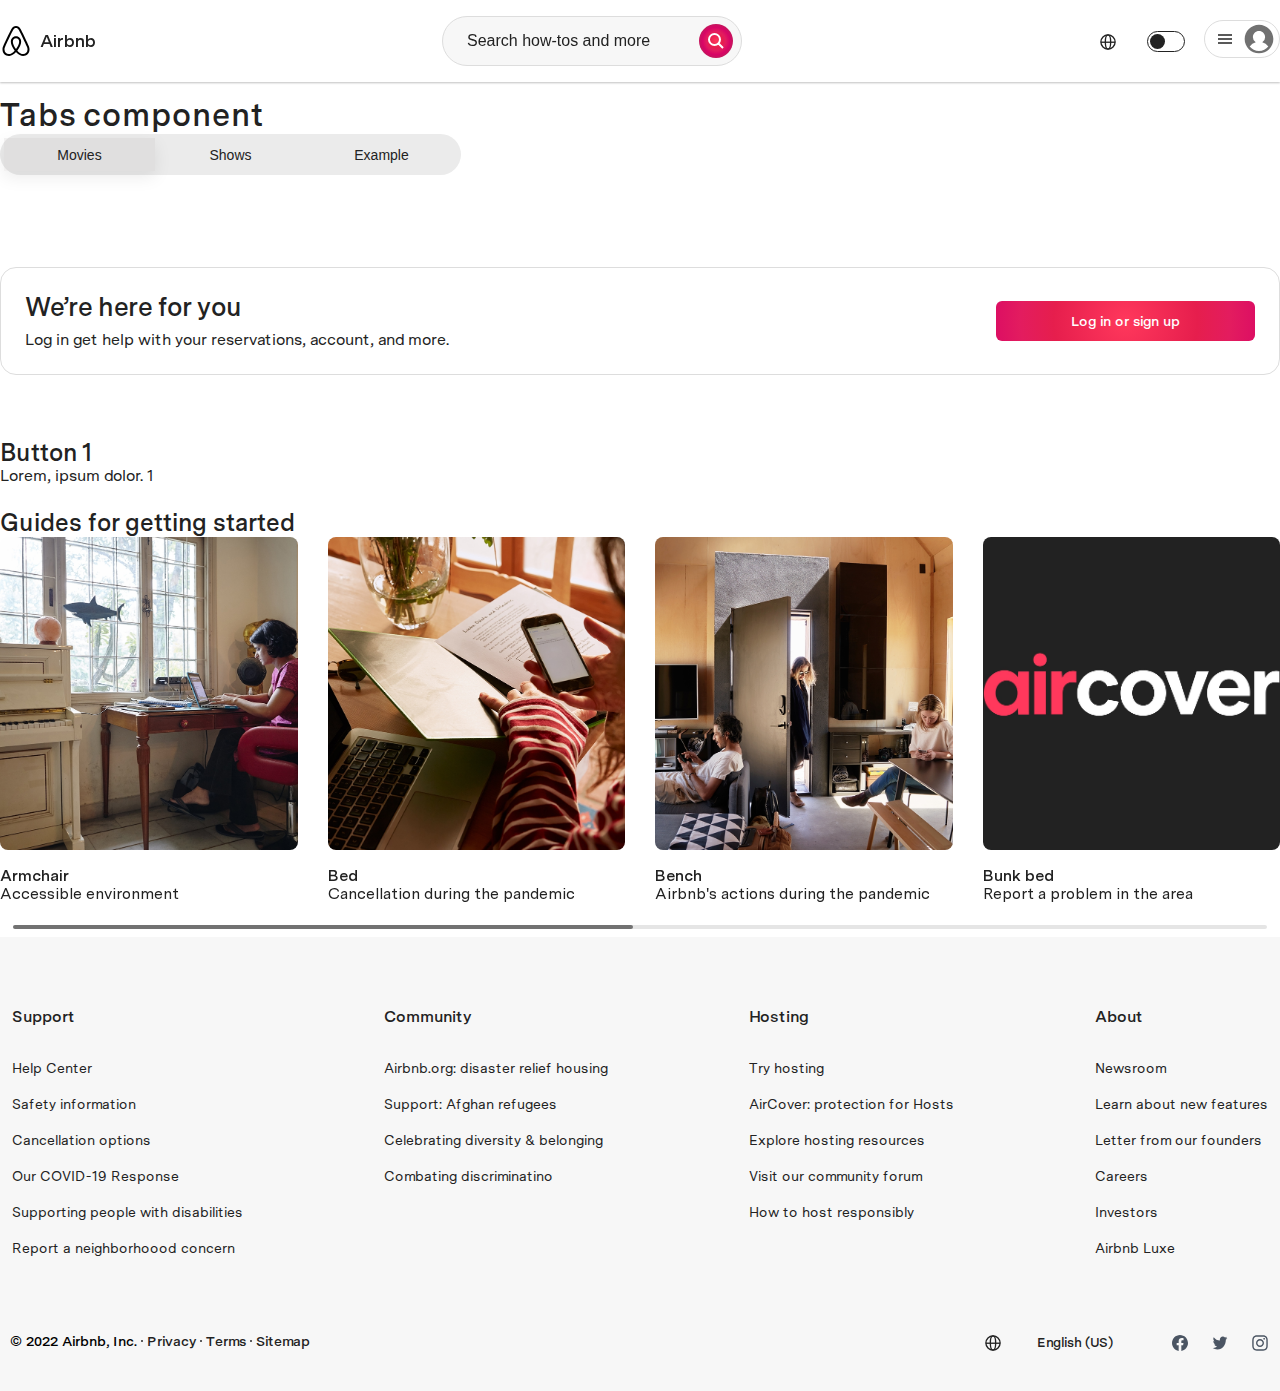
==== help.html @ d95b50a7 "домашка по странице help" ====
<!DOCTYPE html>
<html lang="en">

<head>
    <meta charset="UTF-8">
    <meta http-equiv="X-UA-Compatible" content="IE=edge">
    <meta name="viewport" content="width=device-width, initial-scale=1.0">
    <title>Help page</title>
    <meta name="color-scheme" content="light dark">
    <meta name="theme-color" media="(prefers-color-scheme: light)">
    <meta name="theme-color" media="(prefers-color-scheme: dark)">

    <script type="module">
        // https://doka.guide/js/match-media/
        if (matchMedia('(prefers-color-scheme: dark)').media === 'not all') {
            document.documentElement.style.display = 'none';
            document.head.insertAdjacentHTML(
                'beforeend',
                '<link rel="stylesheet" href="styles/light.css" onload="document.documentElement.style.display=\'\'">'
            );
        }
    </script>

    <link rel="stylesheet" href="css/light.css" media="(prefers-color-scheme: light)">
    <link rel="stylesheet" href="css/dark.css" media="(prefers-color-scheme: dark)">
    <link rel="stylesheet" href="css/style.css">
</head>

<body>
    <header class="header">
        <div class="container">
            <div class="flex">
                <a href="index.html" class="header-logo">
                    <svg viewBox="0 0 32 32" xmlns="http://www.w3.org/2000/svg"
                        style="display:inline-block;vertical-align:middle;height:32px;width:32px;fill:var(--logo-fill)"
                        aria-hidden="true" role="presentation" focusable="false">
                        <path
                            d="M16 1c2.008 0 3.463.963 4.751 3.269l.533 1.025c1.954 3.83 6.114 12.54 7.1 14.836l.145.353c.667 1.591.91 2.472.96 3.396l.01.415.001.228c0 4.062-2.877 6.478-6.357 6.478-2.224 0-4.556-1.258-6.709-3.386l-.257-.26-.172-.179h-.011l-.176.185c-2.044 2.1-4.267 3.42-6.414 3.615l-.28.019-.267.006C5.377 31 2.5 28.584 2.5 24.522l.005-.469c.026-.928.23-1.768.83-3.244l.216-.524c.966-2.298 6.083-12.989 7.707-16.034C12.537 1.963 13.992 1 16 1zm0 2c-1.239 0-2.053.539-2.987 2.21l-.523 1.008c-1.926 3.776-6.06 12.43-7.031 14.692l-.345.836c-.427 1.071-.573 1.655-.605 2.24l-.009.33v.206C4.5 27.395 6.411 29 8.857 29c1.773 0 3.87-1.236 5.831-3.354-2.295-2.938-3.855-6.45-3.855-8.91 0-2.913 1.933-5.386 5.178-5.42 3.223.034 5.156 2.507 5.156 5.42 0 2.456-1.555 5.96-3.855 8.907C19.277 27.766 21.37 29 23.142 29c2.447 0 4.358-1.605 4.358-4.478l-.004-.411c-.019-.672-.17-1.296-.714-2.62l-.248-.6c-1.065-2.478-5.993-12.768-7.538-15.664C18.053 3.539 17.24 3 16 3zm.01 10.316c-2.01.021-3.177 1.514-3.177 3.42 0 1.797 1.18 4.58 2.955 7.044l.21.287.174-.234c1.73-2.385 2.898-5.066 2.989-6.875l.006-.221c0-1.906-1.167-3.4-3.156-3.421h-.001z">
                        </path>
                    </svg>
                    <span>Airbnb</span>
                </a>

                <div class="help-search__wrapper">
                    <form class="help-search" action="#" role="search">
                        <input class="input-search" type="search" placeholder="Search how-tos and more">

                        <button class="btn btn-search">
                            <svg xmlns="http://www.w3.org/2000/svg" viewBox="0 0 32 32" aria-hidden="true"
                                role="presentation" focusable="false"
                                style="display: block; fill: none; height: 16px; width: 16px; stroke: #fff; stroke-width: 4; overflow: visible;">
                                <path fill="none" d="M13 24a11 11 0 1 0 0-22 11 11 0 0 0 0 22zm8-3 9 9"></path>
                            </svg>
                        </button>

                        <div class="search-menu">
                            <div class="search-menu__article">
                                <h3>Top articles</h3>
                            </div>

                            <div class="search-menu__article search-menu__items">
                                <div class="block-image">
                                    <svg xmlns="http://www.w3.org/2000/svg" viewBox="0 0 32 32" aria-hidden="true"
                                        role="presentation" focusable="false"
                                        style="display: block; height: 24px; width: 24px; fill: currentcolor;">
                                        <path
                                            d="M25 3a2 2 0 0 1 2 1.85V7h2a2 2 0 0 1 2 1.85V26a3 3 0 0 1-3 3H4a3 3 0 0 1-3-2.82V5a2 2 0 0 1 1.85-2H3zm4 6h-2v17a1 1 0 0 0 2 .12V26zm-4-4H3v21a1 1 0 0 0 .88 1H25zM13 21v2H7v-2zm8 0v2h-6v-2zm-8-4v2H7v-2zm8 0v2h-6v-2zm0-8v6H7V9zm-2 2H9v2h10z">
                                        </path>
                                    </svg>
                                </div>
                                <div class="block-description">
                                    <p>Canceling your reservation for a stay</p>
                                </div>
                            </div>

                            <div class="search-menu__article search-menu__items">
                                <div class="block-image">
                                    <svg xmlns="http://www.w3.org/2000/svg" viewBox="0 0 32 32" aria-hidden="true"
                                        role="presentation" focusable="false"
                                        style="display: block; height: 24px; width: 24px; fill: currentcolor;">
                                        <path
                                            d="M25 3a2 2 0 0 1 2 1.85V7h2a2 2 0 0 1 2 1.85V26a3 3 0 0 1-3 3H4a3 3 0 0 1-3-2.82V5a2 2 0 0 1 1.85-2H3zm4 6h-2v17a1 1 0 0 0 2 .12V26zm-4-4H3v21a1 1 0 0 0 .88 1H25zM13 21v2H7v-2zm8 0v2h-6v-2zm-8-4v2H7v-2zm8 0v2h-6v-2zm0-8v6H7V9zm-2 2H9v2h10z">
                                        </path>
                                    </svg>
                                </div>
                                <div class="block-description">
                                    <p>Change the date or time of your Experience reservation</p>
                                </div>
                            </div>

                            <div class="search-menu__article search-menu__items">
                                <div class="block-image">
                                    <svg xmlns="http://www.w3.org/2000/svg" viewBox="0 0 32 32" aria-hidden="true"
                                        role="presentation" focusable="false"
                                        style="display: block; height: 24px; width: 24px; fill: currentcolor;">
                                        <path
                                            d="M25 3a2 2 0 0 1 2 1.85V7h2a2 2 0 0 1 2 1.85V26a3 3 0 0 1-3 3H4a3 3 0 0 1-3-2.82V5a2 2 0 0 1 1.85-2H3zm4 6h-2v17a1 1 0 0 0 2 .12V26zm-4-4H3v21a1 1 0 0 0 .88 1H25zM13 21v2H7v-2zm8 0v2h-6v-2zm-8-4v2H7v-2zm8 0v2h-6v-2zm0-8v6H7V9zm-2 2H9v2h10z">
                                        </path>
                                    </svg>
                                </div>
                                <div class="block-description">
                                    <p>If your Host cancels your reservation</p>
                                </div>
                            </div>
                        </div>
                    </form>
                </div>


                <div class="header-buttons">
                    <button class="btn btn-icon">
                        <svg viewBox="0 0 18 18" fill="none" xmlns="http://www.w3.org/2000/svg">
                            <circle cx="9" cy="9" r="8" stroke="#222" stroke-width="1.5" />
                            <ellipse cx="9" cy="9" rx="3" ry="8" stroke="#222" stroke-width="1.5" />
                            <line x1="1" y1="9.25" x2="17" y2="9.25" stroke="#222" stroke-width="1.5" />
                        </svg>
                    </button>

                    <fieldset class="switcher">
                        <input type="checkbox" class="switch">
                        <label for="s2"></label>
                    </fieldset>


                    <button class="dropdown-button">
                        <div class="icon">
                            <svg viewBox="0 0 32 32" xmlns="http://www.w3.org/2000/svg" aria-hidden="true"
                                role="presentation" focusable="false"
                                style="display: block; fill: none; height: 16px; width: 16px; stroke: currentcolor; stroke-width: 3; overflow: visible;">
                                <g fill="none" fill-rule="nonzero">
                                    <path d="m2 16h28"></path>
                                    <path d="m2 24h28"></path>
                                    <path d="m2 8h28"></path>
                                </g>
                            </svg>
                        </div>

                        <div class="avatar">
                            <svg viewBox="0 0 32 32" xmlns="http://www.w3.org/2000/svg" aria-hidden="true"
                                role="presentation" focusable="false"
                                style="display: block; height: 100%; width: 100%; fill: currentcolor;">
                                <path
                                    d="m16 .7c-8.437 0-15.3 6.863-15.3 15.3s6.863 15.3 15.3 15.3 15.3-6.863 15.3-15.3-6.863-15.3-15.3-15.3zm0 28c-4.021 0-7.605-1.884-9.933-4.81a12.425 12.425 0 0 1 6.451-4.4 6.507 6.507 0 0 1 -3.018-5.49c0-3.584 2.916-6.5 6.5-6.5s6.5 2.916 6.5 6.5a6.513 6.513 0 0 1 -3.019 5.491 12.42 12.42 0 0 1 6.452 4.4c-2.328 2.925-5.912 4.809-9.933 4.809z">
                                </path>
                            </svg>
                            <!-- <img src="images/header/avatar.jpg" alt="avatar"> -->
                        </div>

                        <div class="dropdown-menu">
                            <a href="#">
                                <b>Log in</b>
                            </a>
                            <a href="#">Sign up</a>
                            <a href="#">Airbnb your home</a>
                            <a href="help.html">Help</a>
                        </div>
                    </button>
                </div>


            </div>
        </div>
    </header>

    <main>
        <section class="help">
            <div class="container">
                <h1>Tabs component</h1>

                <div class="tabs">
                    <div class="tabs-list">
                        <button class="tabs-btn tabs-btn__active" data-tabs-path="movies">Movies</button>
                        <button class="tabs-btn" data-tabs-path="shows">Shows</button>
                        <button class="tabs-btn" data-tabs-path="example">Example</button>
                    </div>

                    <div class="container-help-text">
                        <div class="help-text">
                            <div>
                                <div class="title-text-help">We’re here for you</div>
                                <div class="subtext-text-help">Log in get help with your reservations, account, and more.</div>
                            </div>
                            <div class="btn-login-help">
                                <button class="btn btn-airbnb">Log in or sign up</button>
                            </div>
                        </div>
                    </div>

                    <div class="tabs-content tabs-content__active" data-tabs-target="movies">
                        <div class="content">
                            <h2>Button 1</h2>
                            <p>Lorem, ipsum dolor. 1</p>
                        </div>
                    </div>

                    <div class="tabs-content" data-tabs-target="shows">
                        <div class="content">
                            <h2>Button 2</h2>
                            <p>Lorem, ipsum dolor. 2</p>
                        </div>
                    </div>

                    <div class="tabs-content" data-tabs-target="example">
                        <div class="content">
                            <h2>Button 3</h2>
                            <p>Lorem, ipsum dolor. 3</p>
                        </div>
                    </div>
                </div>

                <h2>Guides for getting started</h2>

                <div class="swiper">
                    <div class="swiper-wrapper">
                        <!-- вставка данных по карточкам через JS  -->
                    </div>
                    <div class="swiper-scrollbar"></div>
                </div>
            </div>
        </section>
    </main>

    <footer class="footer">
        <div class="container">

            <div class="footer-top">
                <nav class="footer-top__nav">
                    <h3>Support</h3>
                    <a class="footer-link" href="#" target="_blank">Help Center</a>
                    <a class="footer-link" href="#" target="_blank">Safety information</a>
                    <a class="footer-link" href="#" target="_blank">Cancellation options</a>
                    <a class="footer-link" href="#" target="_blank">Our COVID-19 Response</a>
                    <a class="footer-link" href="#" target="_blank">Supporting people with disabilities</a>
                    <a class="footer-link" href="#" target="_blank">Report a neighborhoood concern</a>
                </nav>

                <nav class="footer-top__nav">
                    <h3>Community</h3>
                    <a class="footer-link" href="#" target="_blank">Airbnb.org: disaster relief housing</a>
                    <a class="footer-link" href="#" target="_blank">Support: Afghan refugees</a>
                    <a class="footer-link" href="#" target="_blank">Celebrating diversity & belonging</a>
                    <a class="footer-link" href="#" target="_blank">Combating discriminatino</a>
                </nav>

                <nav class="footer-top__nav">
                    <h3>Hosting</h3>
                    <a class="footer-link" href="#" target="_blank">Try hosting</a>
                    <a class="footer-link" href="#" target="_blank">AirCover: protection for Hosts</a>
                    <a class="footer-link" href="#" target="_blank">Explore hosting resources</a>
                    <a class="footer-link" href="#" target="_blank">Visit our community forum</a>
                    <a class="footer-link" href="#" target="_blank">How to host responsibly</a>
                </nav>

                <nav class="footer-top__nav">
                    <h3>About</h3>
                    <a class="footer-link" href="#" target="_blank">Newsroom</a>
                    <a class="footer-link" href="#" target="_blank">Learn about new features</a>
                    <a class="footer-link" href="#" target="_blank">Letter from our founders</a>
                    <a class="footer-link" href="#" target="_blank">Careers</a>
                    <a class="footer-link" href="#" target="_blank">Investors</a>
                    <a class="footer-link" href="#" target="_blank">Airbnb Luxe</a>
                </nav>
            </div>

            <div class="footer-bottom flex">
                <div class="footer-bottom flex text-secondary">
                    <span class="footer-bottom__nav">© 2022 Airbnb, Inc.</span>
                    <span class="footer-bottom__nav"><a href="">Privacy</a></span>
                    <span class="footer-bottom__nav"><a href="">Terms</a></span>
                    <span class="footer-bottom__nav_sitemap"><a href="">Sitemap</a></span>
                </div>


                <div class="footer_language">
                    <button class="btn btn-icon">
                        <svg width="18" height="18" viewBox="0 0 18 18" fill="none" xmlns="http://www.w3.org/2000/svg">
                            <circle cx="9" cy="9" r="8" stroke="#222222" stroke-width="1.5" />
                            <ellipse cx="9" cy="9" rx="3" ry="8" stroke="#222222" stroke-width="1.5" />
                            <line x1="1" y1="9.25" x2="17" y2="9.25" stroke="#222222" stroke-width="1.5" />
                        </svg>
                    </button>
                    <button id="host" class="btn btn-ghost">English (US)</button>
                </div>

                <nav class="social_network">
                    <div>
                        <button class="btn btn-icon">
                            <a rel="" target="_blank" href="">
                                <svg width="18" height="18" viewBox="0 0 18 18" fill="none"
                                    xmlns="http://www.w3.org/2000/svg">
                                    <path fill-rule="evenodd" clip-rule="evenodd"
                                        d="M0 9C0 13.45 3.25 17.15 7.5 17.9L7.55017 17.8599C7.53344 17.8566 7.51672 17.8533 7.5 17.85V11.5H5.25V9H7.5V7C7.5 4.75 8.95 3.5 11 3.5C11.65 3.5 12.35 3.6 13 3.7V6H11.85C10.75 6 10.5 6.55 10.5 7.25V9H12.9L12.5 11.5H10.5V17.85C10.4833 17.8533 10.4666 17.8566 10.4498 17.8599L10.5 17.9C14.75 17.15 18 13.45 18 9C18 4.05 13.95 0 9 0C4.05 0 0 4.05 0 9Z"
                                        fill="#4B5563" />
                                </svg>
                            </a>
                        </button>
                    </div>

                    <div>
                        <button class="btn btn-icon">
                            <a rel="" target="_blank" href="">
                                <svg width="17" height="15" viewBox="0 0 17 15" fill="none"
                                    xmlns="http://www.w3.org/2000/svg">
                                    <path fill-rule="evenodd" clip-rule="evenodd"
                                        d="M14.6615 4.07607C14.6673 4.22598 14.6692 4.37582 14.6692 4.52572C14.6692 9.07046 11.4722 14.3171 5.626 14.3171C3.83015 14.3171 2.16026 13.7447 0.753296 12.7704C1.002 12.7976 1.25459 12.8181 1.51105 12.8181C3.00006 12.8181 4.37149 12.2661 5.45934 11.3394C4.06852 11.319 2.89412 10.3174 2.48908 8.95463C2.68352 8.99551 2.88377 9.01601 3.08855 9.01601C3.3773 9.01601 3.65766 8.97518 3.9264 8.89341C2.47098 8.57998 1.37474 7.19002 1.37474 5.52066C1.37474 5.50022 1.37474 5.49337 1.37474 5.47974C1.80368 5.73185 2.29463 5.88848 2.81594 5.90892C1.96194 5.28888 1.40057 4.23278 1.40057 3.04038C1.40057 2.41352 1.5569 1.8207 1.83209 1.30967C3.39926 3.39466 5.74229 4.76424 8.38375 4.90733C8.32948 4.65522 8.3017 4.38955 8.3017 4.12382C8.3017 2.22279 9.72481 0.682861 11.4806 0.682861C12.3947 0.682861 13.2203 1.09856 13.7997 1.7663C14.5252 1.6164 15.2048 1.33024 15.8197 0.935048C15.5814 1.73907 15.0781 2.41348 14.4205 2.83593C15.0639 2.75417 15.6776 2.57034 16.2467 2.29779C15.8197 2.98597 15.2823 3.5923 14.6615 4.07607Z"
                                        fill="#4B5563" />
                                </svg>
                            </a>
                        </button>
                    </div>

                    <div>
                        <button class="btn btn-icon">
                            <a rel="" target="_blank" href="">
                                <svg width="18" height="18" viewBox="0 0 18 18" fill="none"
                                    xmlns="http://www.w3.org/2000/svg">
                                    <path
                                        d="M9.00032 0.272705C6.63021 0.272705 6.33276 0.283069 5.40188 0.325433C4.47282 0.367978 3.83866 0.515069 3.28376 0.730887C2.70978 0.953796 2.22289 1.25198 1.73781 1.73725C1.25237 2.22234 0.954199 2.70925 0.730569 3.28307C0.514212 3.83816 0.366944 4.47252 0.325127 5.40125C0.283492 6.33216 0.272583 6.6298 0.272583 8.99998C0.272583 11.3702 0.283128 11.6667 0.325309 12.5976C0.368035 13.5267 0.515121 14.1609 0.730751 14.7158C0.953835 15.2898 1.25201 15.7767 1.73727 16.2618C2.22216 16.7473 2.70905 17.0462 3.28267 17.2691C3.83793 17.4849 4.47227 17.632 5.40115 17.6745C6.33204 17.7169 6.6293 17.7272 8.99923 17.7272C11.3695 17.7272 11.6661 17.7169 12.5969 17.6745C13.526 17.632 14.1609 17.4849 14.7161 17.2691C15.2899 17.0462 15.7761 16.7473 16.261 16.2618C16.7464 15.7767 17.0446 15.2898 17.2682 14.716C17.4828 14.1609 17.6301 13.5265 17.6737 12.5978C17.7155 11.6669 17.7264 11.3702 17.7264 8.99998C17.7264 6.6298 17.7155 6.33234 17.6737 5.40143C17.6301 4.47234 17.4828 3.83816 17.2682 3.28325C17.0446 2.70925 16.7464 2.22234 16.261 1.73725C15.7756 1.2518 15.2901 0.953614 14.7156 0.730887C14.1593 0.515069 13.5247 0.367978 12.5957 0.325433C11.6648 0.283069 11.3684 0.272705 8.99759 0.272705H9.00032ZM8.21743 1.84543C8.44979 1.84507 8.70905 1.84543 9.00032 1.84543C11.3304 1.84543 11.6066 1.8538 12.5268 1.89561C13.3776 1.93452 13.8394 2.07671 14.1471 2.19616C14.5543 2.35434 14.8447 2.54343 15.15 2.84889C15.4554 3.15434 15.6445 3.44525 15.803 3.85252C15.9225 4.1598 16.0648 4.62161 16.1036 5.47252C16.1454 6.39252 16.1545 6.66889 16.1545 8.99798C16.1545 11.3271 16.1454 11.6034 16.1036 12.5234C16.0646 13.3743 15.9225 13.8362 15.803 14.1434C15.6448 14.5507 15.4554 14.8407 15.15 15.146C14.8445 15.4514 14.5545 15.6405 14.1471 15.7987C13.8398 15.9187 13.3776 16.0605 12.5268 16.0994C11.6068 16.1412 11.3304 16.1503 9.00032 16.1503C6.67003 16.1503 6.39385 16.1412 5.47388 16.0994C4.623 16.0602 4.16119 15.918 3.85338 15.7985C3.44612 15.6403 3.15522 15.4513 2.84978 15.1458C2.54433 14.8403 2.35525 14.5502 2.19671 14.1427C2.07726 13.8354 1.9349 13.3736 1.89617 12.5227C1.85435 11.6027 1.84599 11.3263 1.84599 8.9958C1.84599 6.66525 1.85435 6.39034 1.89617 5.47034C1.93508 4.61943 2.07726 4.15761 2.19671 3.84998C2.35488 3.4427 2.54433 3.1518 2.84978 2.84634C3.15522 2.54089 3.44612 2.3518 3.85338 2.19325C4.16101 2.07325 4.623 1.93143 5.47388 1.89234C6.27895 1.85598 6.59094 1.84507 8.21743 1.84325V1.84543ZM13.6587 3.29452C13.0806 3.29452 12.6115 3.76307 12.6115 4.34143C12.6115 4.91961 13.0806 5.3887 13.6587 5.3887C14.2369 5.3887 14.706 4.91961 14.706 4.34143C14.706 3.76325 14.2369 3.29416 13.6587 3.29416V3.29452ZM9.00032 4.51816C6.5253 4.51816 4.51864 6.52489 4.51864 8.99998C4.51864 11.4751 6.5253 13.4809 9.00032 13.4809C11.4753 13.4809 13.4813 11.4751 13.4813 8.99998C13.4813 6.52489 11.4752 4.51816 9.00014 4.51816H9.00032ZM9.00032 6.09089C10.6068 6.09089 11.9093 7.39325 11.9093 8.99998C11.9093 10.6065 10.6068 11.9091 9.00032 11.9091C7.39364 11.9091 6.09132 10.6065 6.09132 8.99998C6.09132 7.39325 7.39364 6.09089 9.00032 6.09089V6.09089Z"
                                        fill="#4B5563" />
                                </svg>
                            </a>
                        </button>
                    </div>
                </nav>
            </div>
        </div>
    </footer>


    <script src="lib/swiper.js"></script>
    <script src="js/theme-switcher.js"></script>
    <script type="module" src="js/help.js"></script>
</body>

</html>
---- css/light.css ----
:root {
  --body-color: #ffffff; /* общий фон */


  --title-color: #222222; /* цвет заголовков */
  --subtitle-color: #000000; /* цвет подзаголовков */

  --nav-link-color: #222222; /* цвет ссылок в навигации */

  --accent-color: #FF385C; /* основной цвет тем */

  --bg-hover: #F7F7F7;

  --button-text-color-modal: #000000; /* цвет кнопки в модалке */

  --footer_color_text: #000000; /* цвет © 2022 Airbnb, Inc. */

  --label-modal-checkbox: #000000; /*color modal label checkbox*/

  --avatar-bg: #717171; /* цвет аватар */

  /* dropdown */
  --dropdown-button-bg: #ffffff;
  --dropdown-border-color: #ddd;
  --dropdown-box-shadow: 0 2px 4px rgba(0,0,0,0.18);

  /* footer */
  --footer-bg: #f7f7f7;
  --footer-link-color: #222222;

}

/* logo */
.header-logo svg {
  --logo-fill: #22222;
}


/* btn-primary */
.btn-primary {
  --button-bg-color: #FF385C;
  --button-text-color: #ffffff;
}

/* btn-ghost */
.btn-ghost {
 
}


/* forms */
input[type='text'],
input[type='email'],
input[type='password'],
input[type="tel"],
textarea {
  --input-bg-color: #ffffff;
  --input-border-color: #B0B0B0;
}
---- css/dark.css ----
:root {
  --body-color: #292929; /* общий фон */

  --title-color: #ffffff; /* цвет заголовков */
  --subtitle-color: #ffffff; /* цвет подзаголовков */

  --nav-link-color: #ffffff; /* цвет ссылок в навигации */

  --accent-color: #BB86FC; /* основной цвет тем */

  --bg-hover: rgba(255, 255, 255, 0.12);

  --button-text-color-modal: #FFC759; /* цвет кнопки в модалке */

  --bg-modal-color: #292929; /* задний фон модалки */

  --input-bg-color-modal: #F0F5FF; /* поля ввода в модлаке */
  
  --footer_color_text: #ffffff; /* цвет © 2022 Airbnb, Inc. */

  --label-modal-checkbox: #ffffff; /*color modal label checkbox*/

  --avatar-bg: #979797; /* цвет аватар */

  /* dropdown */
  --dropdown-button-bg: #292929;
  --dropdown-border-color: rgba(255, 255, 255, 0.3);
  --dropdown-box-shadow: 0px 8px 10px rgba(0, 0, 0, 0.14), 0px 3px 14px rgba(0, 0, 0, 0.12), 0px 5px 5px rgba(0, 0, 0, 0.2);

  /* footer */
  --footer-bg: #292929;
  --footer-link-color: #ffffff;

}

/* logo */
.header-logo svg {
  --logo-fill: #ffffff;
}


/* btn-primary */
.btn-primary {
  --button-bg-color: #BB86FC;
  --button-text-color: #ffffff;
}

/* btn-ghost */
.btn-ghost {
 
}


/* forms */
input[type='text'],
input[type='email'],
input[type='password'],
input[type="tel"],
textarea,
.btn-transparent {
  --input-bg-color: #ffffff;
  --input-border-color: #061C3D;
}
---- css/style.css ----
@import "../css/fonts.css";
@import "../css/normalize.css";
@import "../css/forms.css";
@import "../lib/swiper.css";
@import "../css/modal.css";
@import "../css/help.css";
@import "../css/tabs.css";


body {
  font-family: 'Messina Sans', sans-serif;
  margin: 0;
  color: #222222;
  background-color: #ffffff;
  position: relative;
  min-height: 100vh;
}

* {
  box-sizing: border-box;
}

h1,
h2,
h3,
p {
  margin: 0;
}

a {
  text-decoration: none;
  color: var(--nav-link-color);
}

img {
  vertical-align: middle;
  max-width: 100%;
}

.container {
  width: 100%;
  max-width: 1312px;
  margin: 0 auto;
}


/* header */
.header {
  background-color: var(--body-color);
  min-height: 68px;
  box-sizing: border-box;
  width: 100%;
  z-index: 2;
  padding: 16px 0;
  position: fixed;
  top: 0;
  left: 0;
  right: 0;
  box-shadow: 0 1px 2px #00000040;
}

.header-logo span {
  display: inline-block;
  vertical-align: middle;
  margin-left: 4px;
  font-size: 18px;
  font-weight: 700;
}

.header-nav {
  display: inline-flex;
  width: 66%;
  flex-direction: row;
  justify-content: center;
}

.header-nav__link {
  font-family: 'Messina Sans', sans-serif;
  font-weight: 400;
  padding: 10px 0;
  border: 0;
  margin: 0 8px;
  background-color: transparent;
  position: relative;
  text-transform: capitalize;
}

.header-nav__link::after,
.link-active::after {
  content: '';
  height: 1.5px;
  position: absolute;
  bottom: 0;
  width: 100%;
  background-color: var(--nav-link-color);
  inset-inline: 0;
  transform: scaleX(0);
  transition: transform 0.2s ease;
}

.header-nav__link:hover {
  opacity: 0.65;
}


/* анимация линии при наведении на неактивную ссылку */
.header-nav__link:hover::after {
  transform: scaleX(1);
  opacity: 0.65;
}

.link-active {
  color: var(--accent-color);
}

/* активная ссылка должна быть непрозрачной */
.link-active:hover {
  opacity: 1;
}

/* активная ссылка должна быть непрозрачной */
.link-active:hover::after {
  opacity: 1;
}

/* анимация линии при наведении на активную ссылку */
.link-active::after {
  background-color: var(--accent-color);
  transform: scaleX(1);
}

.header-buttons {
  display: inline-flex;
  width: 15%;
  justify-content: space-between;
}


/* banner */
.banner {
  background-image: url(../images/banner/banner.jpg);
  min-height: 100vh;
  background-position: top center;
  background-repeat: no-repeat;
  background-size: cover;
  padding: 48px 0;
}


.banner-description {
  display: inline-flex;
  flex-direction: column;
  align-items: flex-start;
  padding-top: 200px;
}

.banner-title {
  font-size: 60px;
  line-height: 52px;
  margin-bottom: 24px;
}

.banner-title span {
  font-size: 48px;
  line-height: 52px;
  color: #ffffff;
}

.banner-subtitle {
  font-size: 16px;
  line-height: 20px;
  margin-bottom: 32px;
  color: #ffffff;
}

/* swiper-slider   */
.swiper-button-prev,
.swiper-button-next {
  --swiper-navigation-size: 14px;
  top: 2%;
  color: #ffffff;
  background-color: transparent;
  border: 1px solid #fff;
  border-radius: 6px;
  width: 32px;
  height: 32px;
}

.swiper-button-prev {
  left: 94.5%;
}

.swiper-button-next {
  right: 0;
}

.swiper-button-next::after,
.swiper-button-prev::after {
  font-size: 12px;
}






/* cards */
.cards {
  padding: 30px 0;
}

.card-wrapper {
  position: relative;
  width: 313px;
  display: inline-flex;
}

.card {
  margin-bottom: 30px;
}

.card img {
  max-width: 100%;
  height: 313px;
  vertical-align: middle;
  /* убираем зазор снизу */
  object-fit: cover;
  border-radius: 8px;
}

.card-image {
  min-height: 313px;
  border-radius: 8px;
  position: relative;
  margin-bottom: 16px;
}

.card-link {
  display: block;
  height: 100%;
  width: 100%;
  outline: none;
  position: absolute;
  top: 0;
  left: 0;
  right: 0;
  bottom: 0;
  background: transparent;
  z-index: 1;
  /* пользователь может перейти по ссылке на новой вкладке */
}

.card-heart {
  display: inline-block;
  fill: rgba(0, 0, 0, 0.5);
  height: 24px;
  width: 24px;
  stroke: #FFFFFF;
  stroke-width: 2;
  vertical-align: middle;
  position: absolute;
  z-index: 1;
  /* перекрытие кликабельной ссылки на карточке */
  top: 18px;
  right: 18px;
}

.heart-active {
  fill: #FF385C;
}

.card-host {
  padding: 4px 8px;
  border-radius: 6px;
  background-color: #fff;
  position: absolute;
  top: 18px;
  left: 18px;
  font-size: 14px;
  font-weight: 600;
  color: #222;
}

.card-text__title {
  white-space: nowrap;
  overflow-x: hidden;
  text-overflow: ellipsis;
  max-width: 230px;
}

.card-text__title,
.card-text__rating {
  font-size: 14px;
  margin-bottom: 8px;
  font-weight: 600;
}

.text-secondary {
  font-size: 14px;
  font-weight: normal;
  margin-bottom: 8px;
  color: #5E5E5E;
}

.card-text__descr {
  display: -webkit-box;
  -webkit-line-clamp: 2;
  -webkit-box-orient: vertical;
  overflow: hidden;
  text-overflow: ellipsis;
}

.card-text__price {
  width: 48%;
}

.price-prev {
  text-decoration: line-through;
  font-weight: 600;
}

.price-current {
  font-weight: 600;
  color: #222222;
  position: relative;
}

.price-current::after {
  content: '';
  display: inline-block;
  width: 2px;
  height: 2px;
  background-color: #5E5E5E;
  border-radius: 50%;
  margin-left: 4px;
  vertical-align: middle;
  position: absolute;
  top: 50%;
  margin-top: -1px;
}

h3 {
  font-size: 16px;
  color: #222222;
  line-height: 19px;
}

.km,
.date {
  color: #717171;
  font-size: 12px;
  line-height: 14px;
}

.night {
  color: #222222;
  font-size: 14px;
  line-height: 17px;
}


/* footer */
.footer {
  padding: 22px 0;
  background-color: var(--footer-bg);
  position: absolute;
  bottom: 0;
  left: 0;
  right: 0;
  width: 100%;
}

.footer-top__nav {
  display: flex;
  flex-direction: column;
  padding: 0 12px;
}

.footer-top__nav h3 {
  color: var(--footer-link-color);
  font-size: 16px;
  font-weight: 600;
  margin-bottom: 24px;
  margin-top: 0;
}

.footer-top__nav a:hover:after,
.footer-top__nav a:focus:after {
  width: 100%;
}

.footer-bottom {
  margin: 6px 0px;
}


.footer-bottom__nav {
  margin-left: 10px;
  font-weight: 600;
  color: var(--footer_color_text);
  position: relative;
}

.footer-bottom__nav_sitemap {
  margin-left: 10px;
  font-weight: 600;
  color: #ac3030;
  position: relative;
}

.footer-bottom__nav::after {
  content: '';
  width: 2px;
  height: 2px;
  background-color: #5E5E5E;
  margin-left: 4px;
  vertical-align: middle;
  position: absolute;
  top: 50%;
  margin-top: -1px;
}

.footer-top {
  padding: 48px 0;
  display: flex;
  justify-content: space-between;
  border-bottom: 1px solid var(--bg-hover);
}

.footer-link {
  color: var(--footer-link-color);
  font-weight: 400;
  font-size: 14px;
  line-height: 36px;
}

.footer_language {
  margin-left: 50%;
  display: inline-flex;
  align-items: center;
}

.text-footer {
  margin: 8px 0px;
}

.text-secondary {
  font-size: 14px;
  font-weight: normal;
  margin-bottom: 8px;
  color: #5E5E5E;
}

.social_network {
  display: flex;
}


/* .dropdown-button */
.dropdown-button {
  display: inline-flex;
  justify-content: space-between;
  align-items: center;
  padding: 5px 5px 5px 12px;
  margin: 0;
  min-width: 76px;
  max-height: 38px;
  border-radius: 4px;
  background-color: var(--dropdown-button-bg);
  border: 1px solid var(--dropdown-border-color);
  border-radius: 21px;
  outline: none;
  cursor: pointer;
  position: relative;
}

.dropdown-button:hover,
.dropdown-button:focus {
  box-shadow: var(--dropdown-box-shadow);
}

.dropdown-button .icon svg path {
  stroke: var(--nav-link-color);
}

.avatar {
  width: 30px;
  height: 30px;
  color: var(--avatar-bg);
}

.avatar img {
  object-fit: cover;
  width: 100%;
  height: 100%;
  border-radius: 50%;
}

.dropdown-menu {
  display: none;
  background-color: var(--dropdown-button-bg);
  color: var(--nav-link-color);
  flex-direction: column;
  align-items: flex-start;
  border-radius: 12px;
  box-shadow: 0 2px 16px rgba(0, 0, 0, 0.12);
  margin-top: 34px;
  padding: 8px 0;
  position: absolute;
  right: 0;
  top: 50%;
  /* max-height: calc(100vh - 100px); */
  overflow-y: auto;
  min-width: 240px;
}

.dropdown-show {
  display: inline-flex;
}

.dropdown-menu a {
  padding: 12px 16px;
  font-size: 14px;
  font-weight: 400;
  display: inline-block;
  width: 100%;
  white-space: nowrap;
  text-overflow: ellipsis;
  max-width: 240px;
  overflow-x: hidden;
  text-align: left;
  letter-spacing: 0.5px;
}

.dropdown-menu a:hover {
  background-color: var(--bg-hover);
}





/* skeleton */
.skeleton {
  position: relative;
}

.skeleton::before {
  content: '';
  position: absolute;
  top: 0;
  left: 0;
  width: 100%;
  height: 100%;
  z-index: 3;
  background: linear-gradient(90deg, #eee, #f9f9f9, #eee);
  background-size: 200%;
  animation: skeleton 1s infinite reverse;
}

@keyframes skeleton {
  0% {
    background-position: -100% 0;
  }

  100% {
    background-position: 100% 0;
  }
}




/* атомарные классы */
.ml-15 {
  margin-left: 15.5px;
}

.inline {
  display: inline-block;
  vertical-align: middle;
}

.ml-8 {
  margin-left: 8px;
}

.flex-start {
  display: flex;
  align-items: flex-start;
  justify-content: space-between;
}

.flex {
  display: flex;
  align-items: center;
  justify-content: space-between;
}



.flex_footer {
  display: flex;
  align-items: flex-start;
  justify-content: space-between;
  border-bottom: 1px solid #ebebeb
}
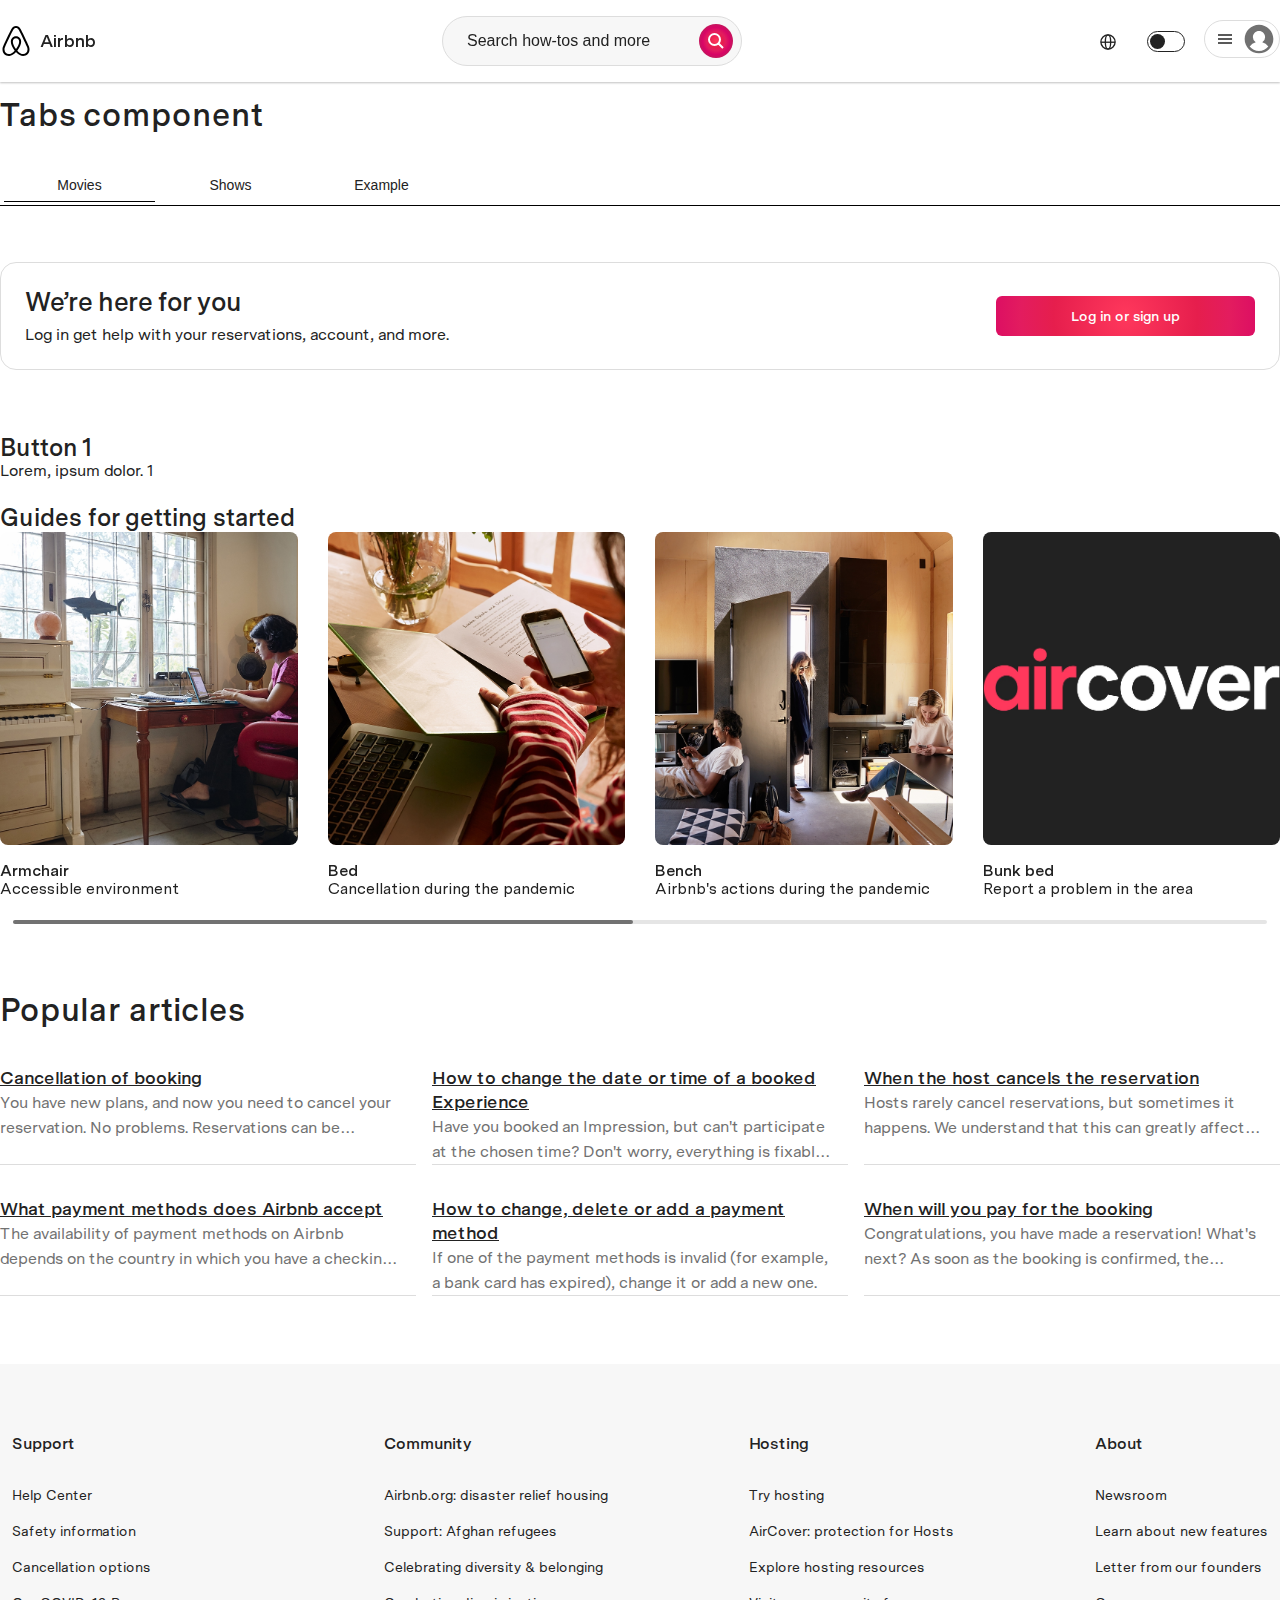
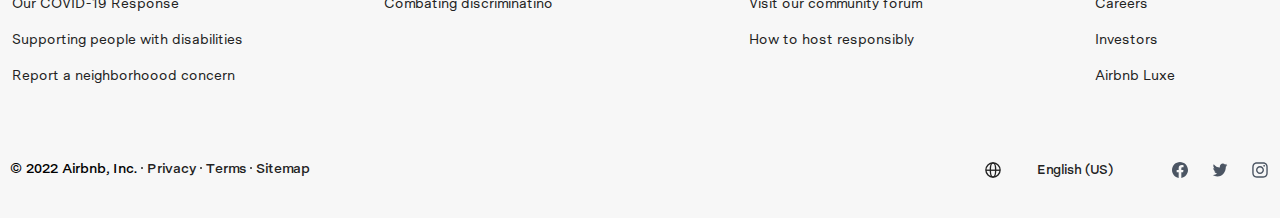
==== commit 4b7e0f96: "добавил информацию на страницу help" ====
--- a/help.html
+++ b/help.html
@@ -173,12 +173,14 @@
                         <button class="tabs-btn" data-tabs-path="shows">Shows</button>
                         <button class="tabs-btn" data-tabs-path="example">Example</button>
                     </div>
+                    <div class="tabs-underline dir dir-ltr"></div>
 
                     <div class="container-help-text">
                         <div class="help-text">
                             <div>
                                 <div class="title-text-help">We’re here for you</div>
-                                <div class="subtext-text-help">Log in get help with your reservations, account, and more.</div>
+                                <div class="subtext-text-help">Log in get help with your reservations, account, and
+                                    more.</div>
                             </div>
                             <div class="btn-login-help">
                                 <button class="btn btn-airbnb">Log in or sign up</button>
@@ -215,6 +217,52 @@
                         <!-- вставка данных по карточкам через JS  -->
                     </div>
                     <div class="swiper-scrollbar"></div>
+                </div>
+                <div class="container-topics">
+                    <div>
+                        <h1>Popular articles</h1>
+                    </div>
+
+                    <div class="topics dir dir-ltr">
+                        <div class="topics-text">
+                            <a class="topics-heading" href="#">Cancellation of booking</a>
+                            <div>
+                                <a class="topics-link" href="#">You have new plans, and now you need to cancel your
+                                    reservation.
+                                    No problems.
+                                    Reservations can be cancelled or changed in the "Trips" section.</a>
+                            </div>
+                        </div>
+                        <div class="topics-text">
+                            <a class="topics-heading" href="#" target="_blank">How to change the date or time of a booked Experience</a>
+                            <a class="topics-link" href="#" target="_blank">Have you booked an Impression, but can't participate at the
+                                chosen time? Don't worry, everything is fixable. The booking can be adjusted depending
+                                on…</a>
+                        </div>
+                        <div class="topics-text">
+                            <a class="topics-heading" href="#" target="_blank">When the host cancels the reservation</a>
+                            <a class="topics-link" href="#" target="_blank">Hosts rarely cancel reservations, but sometimes it happens. We
+                                understand that this can greatly affect your plans. Don't worry: at the end…</a>
+                        </div>
+                        <div class="topics-text">
+                            <a class="topics-heading" href="#" target="_blank">What payment methods does Airbnb accept</a>
+                            <a class="topics-link" href="#" target="_blank">The availability of payment methods on Airbnb depends on the
+                                country in which you have a checking account. You will see a list of payment instruments
+                                on …</a>
+                        </div>
+                        <div class="topics-text">
+                            <a class="topics-heading" href="#" target="_blank">How to change, delete or add a payment method</a>
+                            <a class="topics-link" href="#" target="_blank">If one of the payment methods is invalid (for example, a bank
+                                card has expired), change it or add a new one.</a>
+                        </div>
+                        <div class="topics-text">
+                            <a class="topics-heading" href="#" target="_blank">When will you pay for the booking</a>
+                            <a class="topics-link" href="#" target="_blank">Congratulations, you have made a reservation! What's next? As
+                                soon as the booking is confirmed, the required amount will be debited from your payment
+                                method…</a>
+                        </div>
+                    </div>
+
                 </div>
             </div>
         </section>
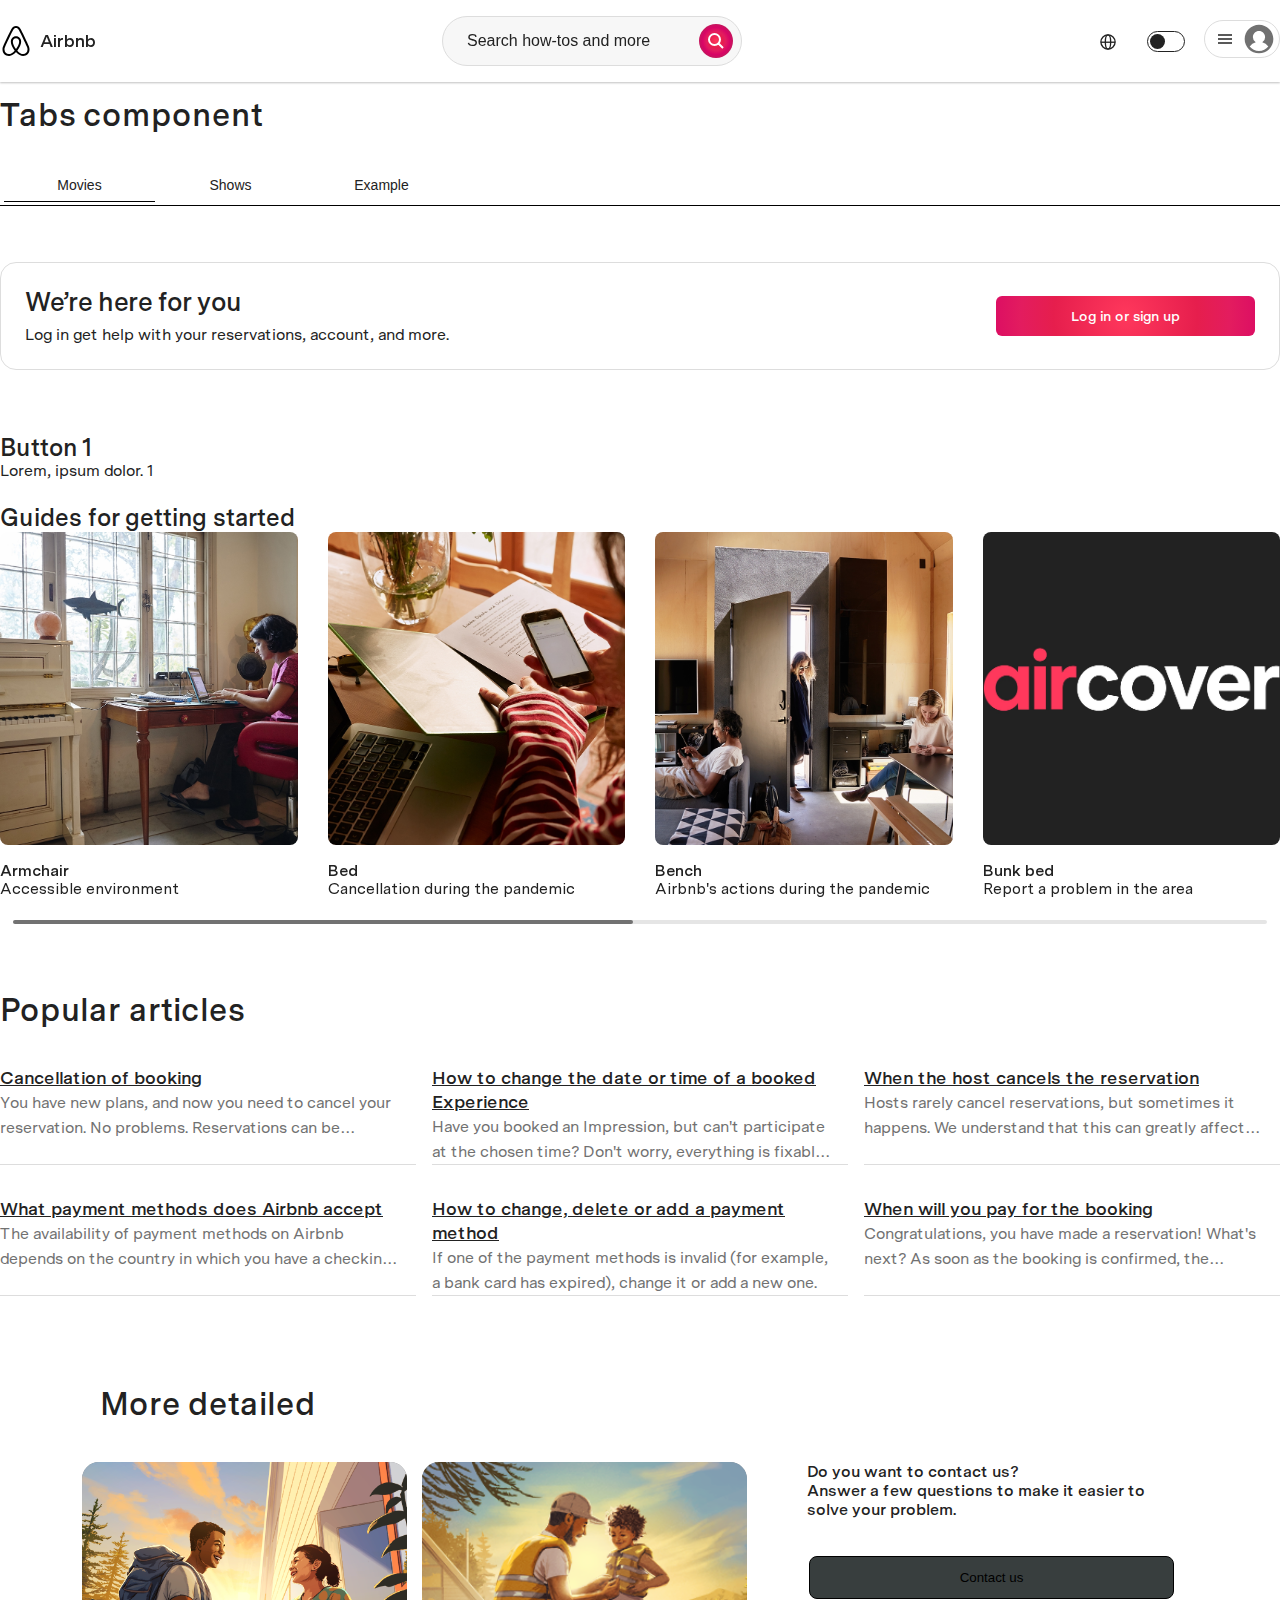
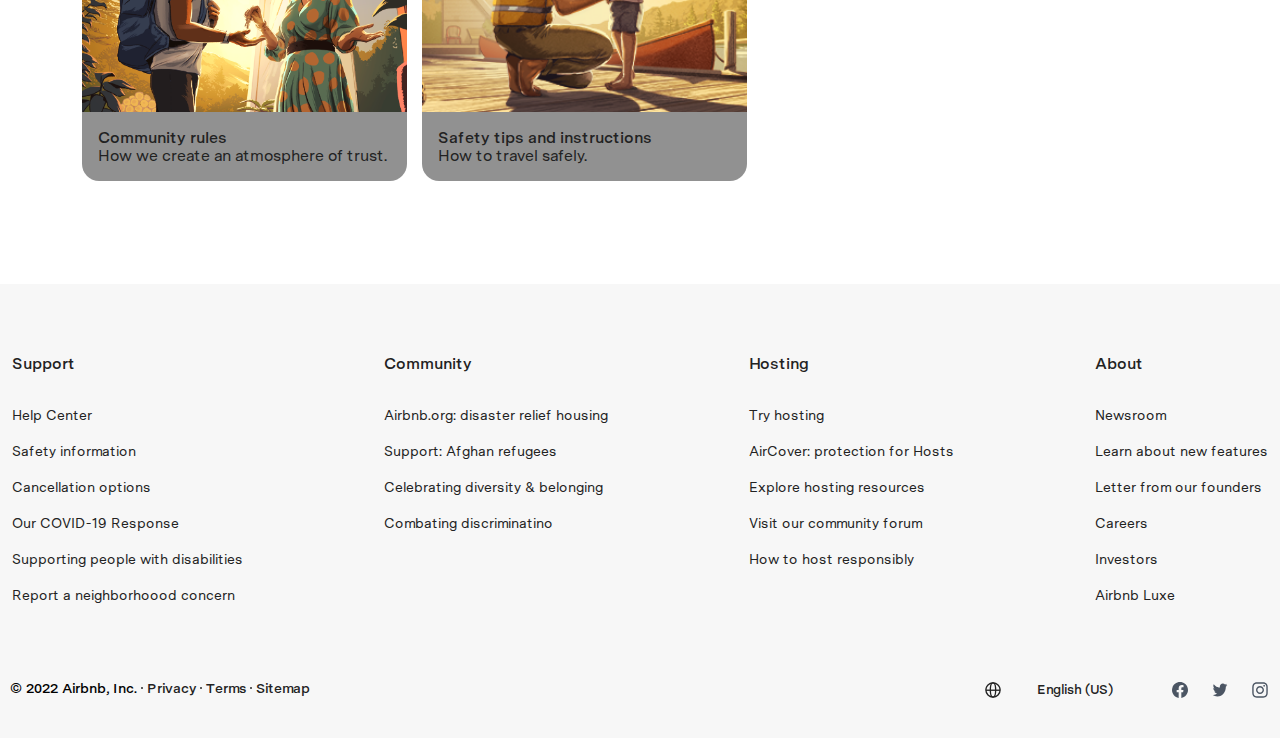
==== commit abdfe427: "доработка страницы help" ====
--- a/help.html
+++ b/help.html
@@ -218,6 +218,8 @@
                     </div>
                     <div class="swiper-scrollbar"></div>
                 </div>
+
+
                 <div class="container-topics">
                     <div>
                         <h1>Popular articles</h1>
@@ -234,37 +236,91 @@
                             </div>
                         </div>
                         <div class="topics-text">
-                            <a class="topics-heading" href="#" target="_blank">How to change the date or time of a booked Experience</a>
-                            <a class="topics-link" href="#" target="_blank">Have you booked an Impression, but can't participate at the
+                            <a class="topics-heading" href="#" target="_blank">How to change the date or time of a
+                                booked Experience</a>
+                            <a class="topics-link" href="#" target="_blank">Have you booked an Impression, but can't
+                                participate at the
                                 chosen time? Don't worry, everything is fixable. The booking can be adjusted depending
                                 on…</a>
                         </div>
                         <div class="topics-text">
                             <a class="topics-heading" href="#" target="_blank">When the host cancels the reservation</a>
-                            <a class="topics-link" href="#" target="_blank">Hosts rarely cancel reservations, but sometimes it happens. We
+                            <a class="topics-link" href="#" target="_blank">Hosts rarely cancel reservations, but
+                                sometimes it happens. We
                                 understand that this can greatly affect your plans. Don't worry: at the end…</a>
                         </div>
                         <div class="topics-text">
-                            <a class="topics-heading" href="#" target="_blank">What payment methods does Airbnb accept</a>
-                            <a class="topics-link" href="#" target="_blank">The availability of payment methods on Airbnb depends on the
+                            <a class="topics-heading" href="#" target="_blank">What payment methods does Airbnb
+                                accept</a>
+                            <a class="topics-link" href="#" target="_blank">The availability of payment methods on
+                                Airbnb depends on the
                                 country in which you have a checking account. You will see a list of payment instruments
                                 on …</a>
                         </div>
                         <div class="topics-text">
-                            <a class="topics-heading" href="#" target="_blank">How to change, delete or add a payment method</a>
-                            <a class="topics-link" href="#" target="_blank">If one of the payment methods is invalid (for example, a bank
+                            <a class="topics-heading" href="#" target="_blank">How to change, delete or add a payment
+                                method</a>
+                            <a class="topics-link" href="#" target="_blank">If one of the payment methods is invalid
+                                (for example, a bank
                                 card has expired), change it or add a new one.</a>
                         </div>
                         <div class="topics-text">
                             <a class="topics-heading" href="#" target="_blank">When will you pay for the booking</a>
-                            <a class="topics-link" href="#" target="_blank">Congratulations, you have made a reservation! What's next? As
+                            <a class="topics-link" href="#" target="_blank">Congratulations, you have made a
+                                reservation! What's next? As
                                 soon as the booking is confirmed, the required amount will be debited from your payment
                                 method…</a>
                         </div>
                     </div>
 
                 </div>
-            </div>
+
+
+                <div class="details-container">
+                    <div class="details">
+                        <div class="details-text">
+                            <h1>More detailed</h1>
+                        </div>
+                        <div class="details-information">
+                            <div class="details-information">
+                                <div class="details-icon">
+                                    <div class="details-img-help">
+                                        <img class="img-help" src="images/help-icon/Airbnb-Policy-Web.png" alt="">
+                                    </div>
+                                    <div class="img-help-text">
+                                        <h3>Community rules</h3>
+                                        <p>How we create an atmosphere of trust.</p>
+                                    </div>
+                                </div>
+
+                                <div class="details-icon">
+                                    <div class="details-img-help">
+                                        <img class="img-help" src="images/help-icon/Airbnb-Safety-Web-2.png" alt="">
+                                    </div>
+                                    <div class="img-help-text">
+                                        <h3>Safety tips and instructions</h3>
+                                        <p>How to travel safely.</p>
+                                    </div>
+                                </div>
+
+
+
+                                <div class="details-icon-container">
+                                    <div class="details-icon-text">
+                                        <h3>Do you want to contact us?</h3>
+                                        <h3>Answer a few questions to make it easier to solve your problem.</h3>
+                                    </div>
+                                    <div class="btn-help">
+                                        <button id="" class="btn-contact">Contact us</button>
+                                    </div>
+                                    <div></div>
+                                </div>
+
+                            </div>
+                        </div>
+                    </div>
+
+                </div>
         </section>
     </main>
 
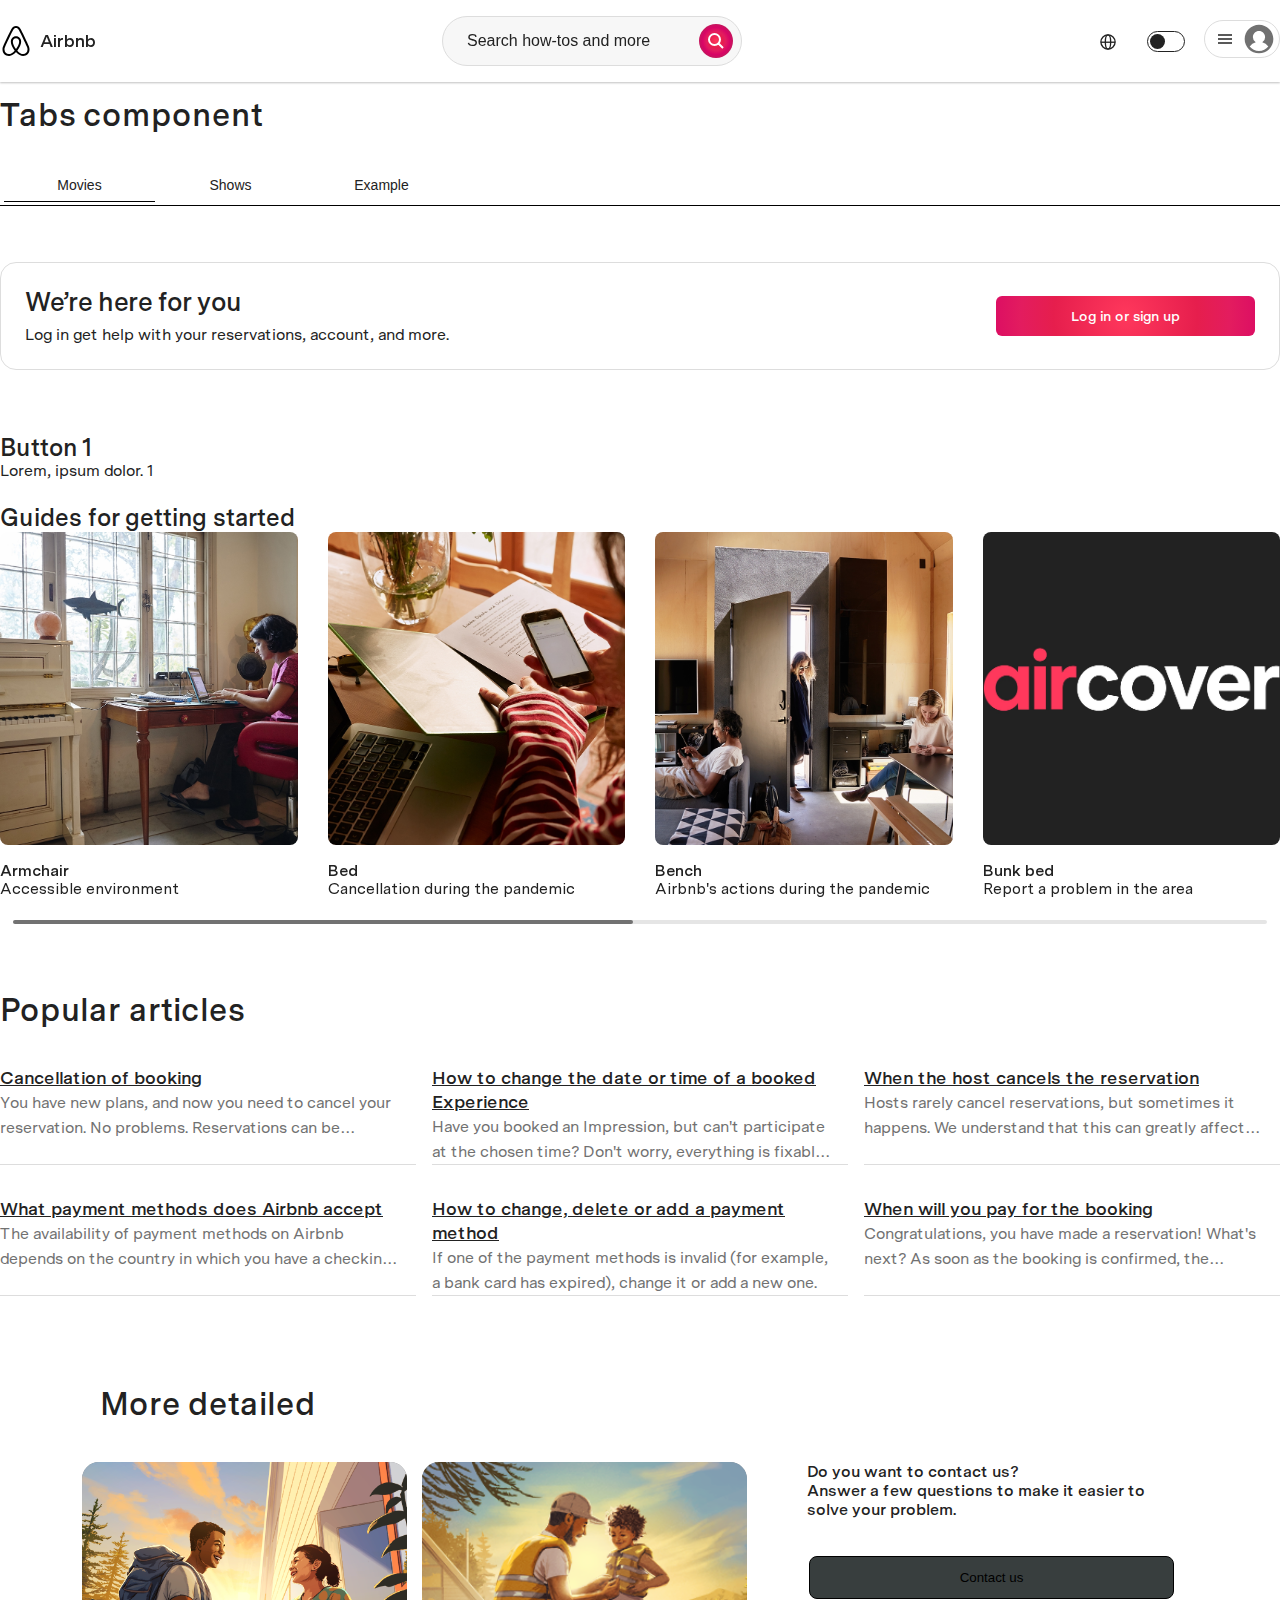
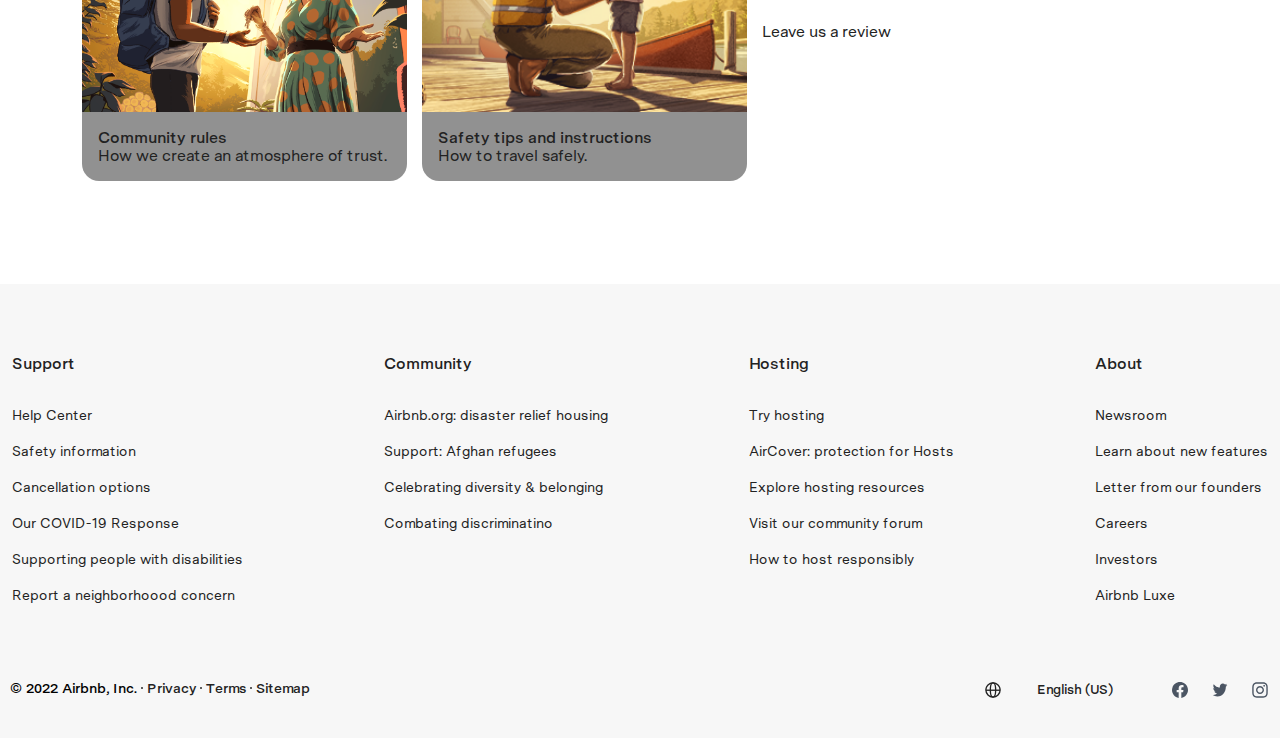
==== commit 606faef3: "доработка страницы help" ====
--- a/help.html
+++ b/help.html
@@ -313,7 +313,9 @@
                                     <div class="btn-help">
                                         <button id="" class="btn-contact">Contact us</button>
                                     </div>
-                                    <div></div>
+                                    <div>
+                                        <a class="details-link" href="#">Leave us a review</a>
+                                    </div>
                                 </div>
 
                             </div>
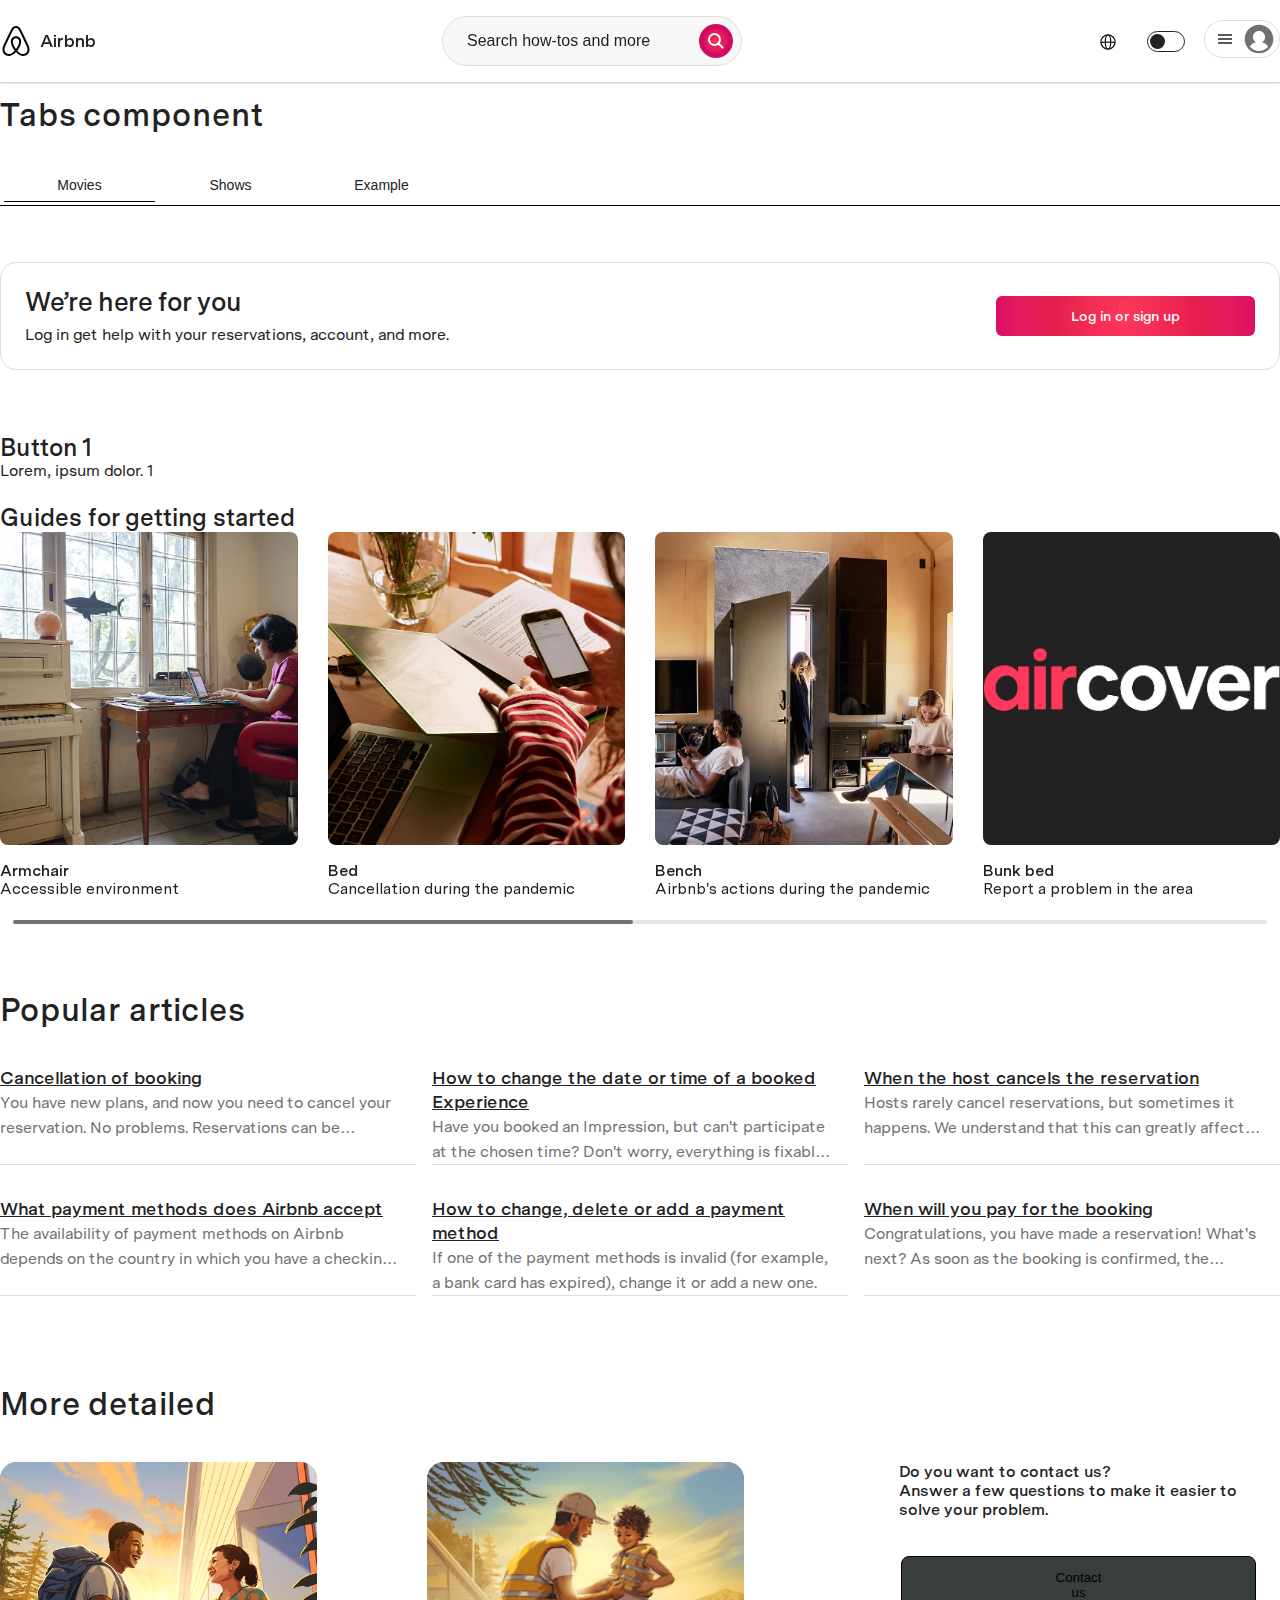
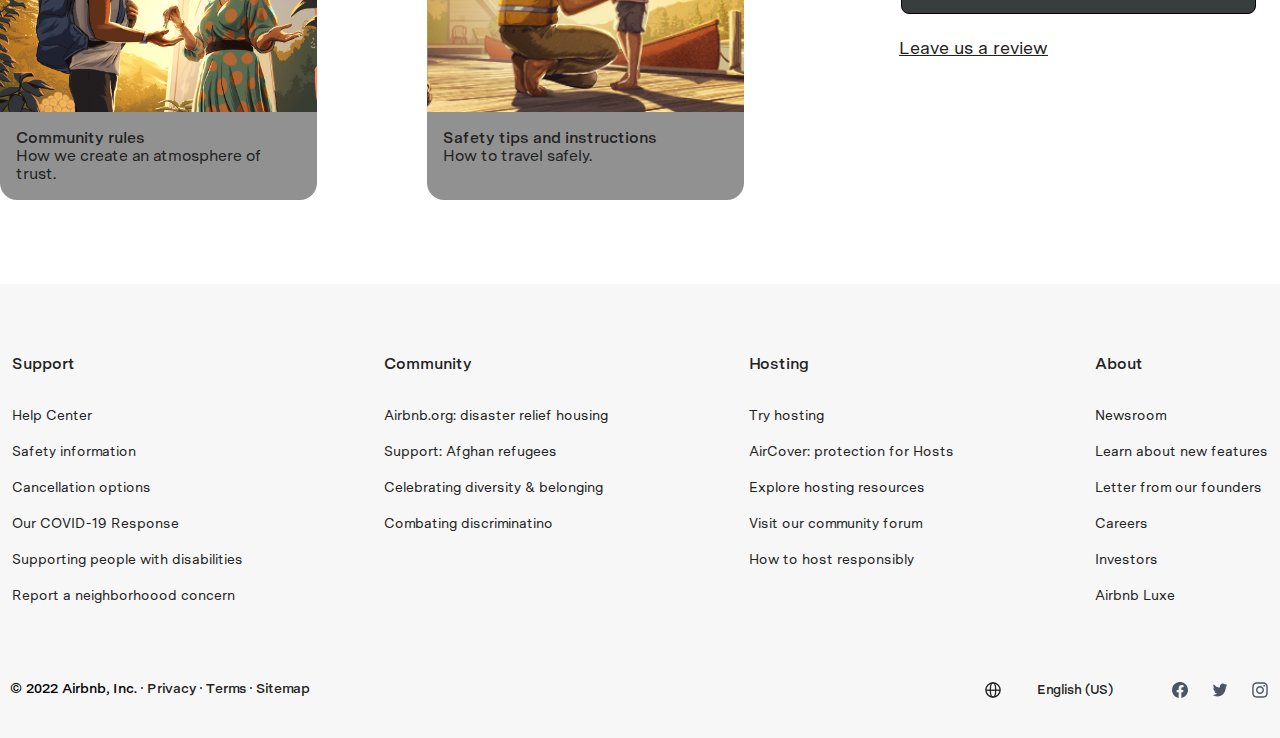
==== commit c6ace046: "доработка страницы help" ====
--- a/help.html
+++ b/help.html
@@ -314,15 +314,15 @@
                                         <button id="" class="btn-contact">Contact us</button>
                                     </div>
                                     <div>
-                                        <a class="details-link" href="#">Leave us a review</a>
-                                    </div>
-                                </div>
-
-                            </div>
-                        </div>
-                    </div>
-
-                </div>
+                                        <a class="details-link" href="#" target="_blank">Leave us a review</a>
+                                    </div>
+                                </div>
+
+                            </div>
+                        </div>
+                    </div>
+                </div>
+
         </section>
     </main>
 
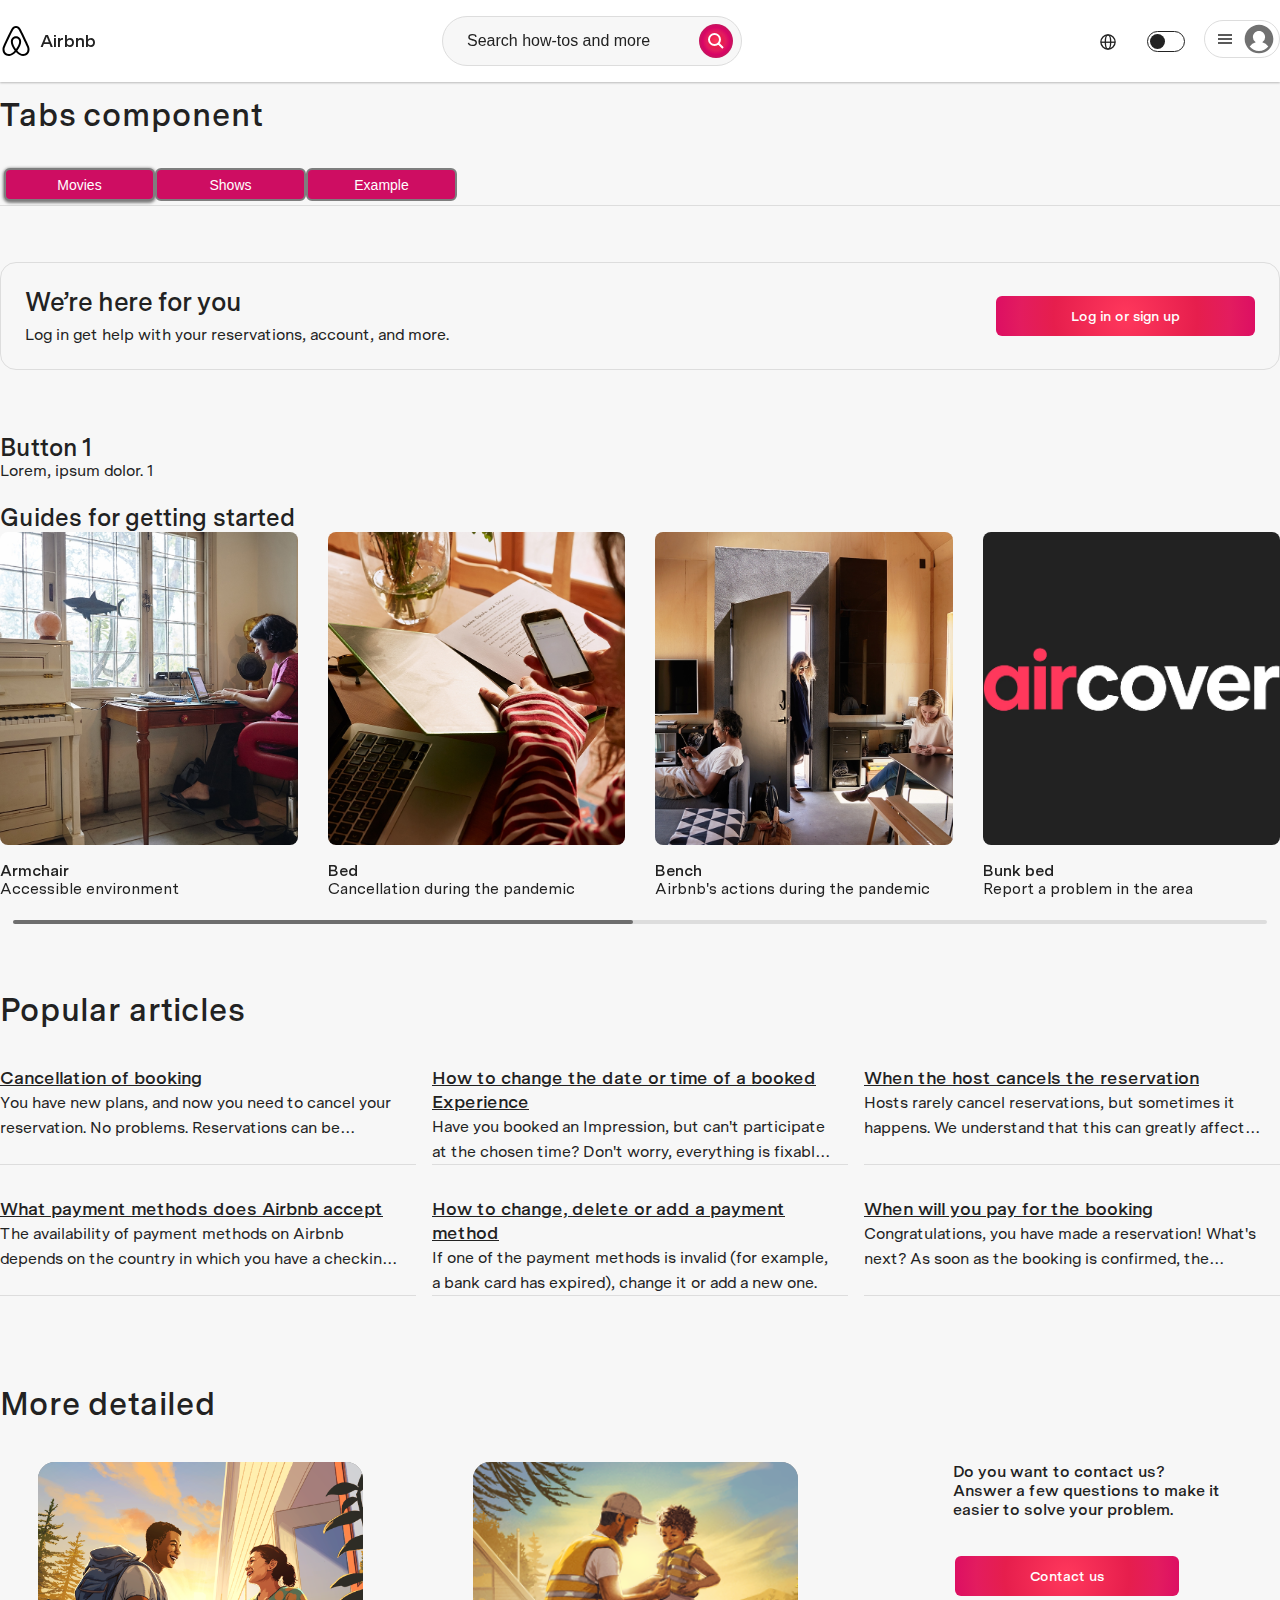
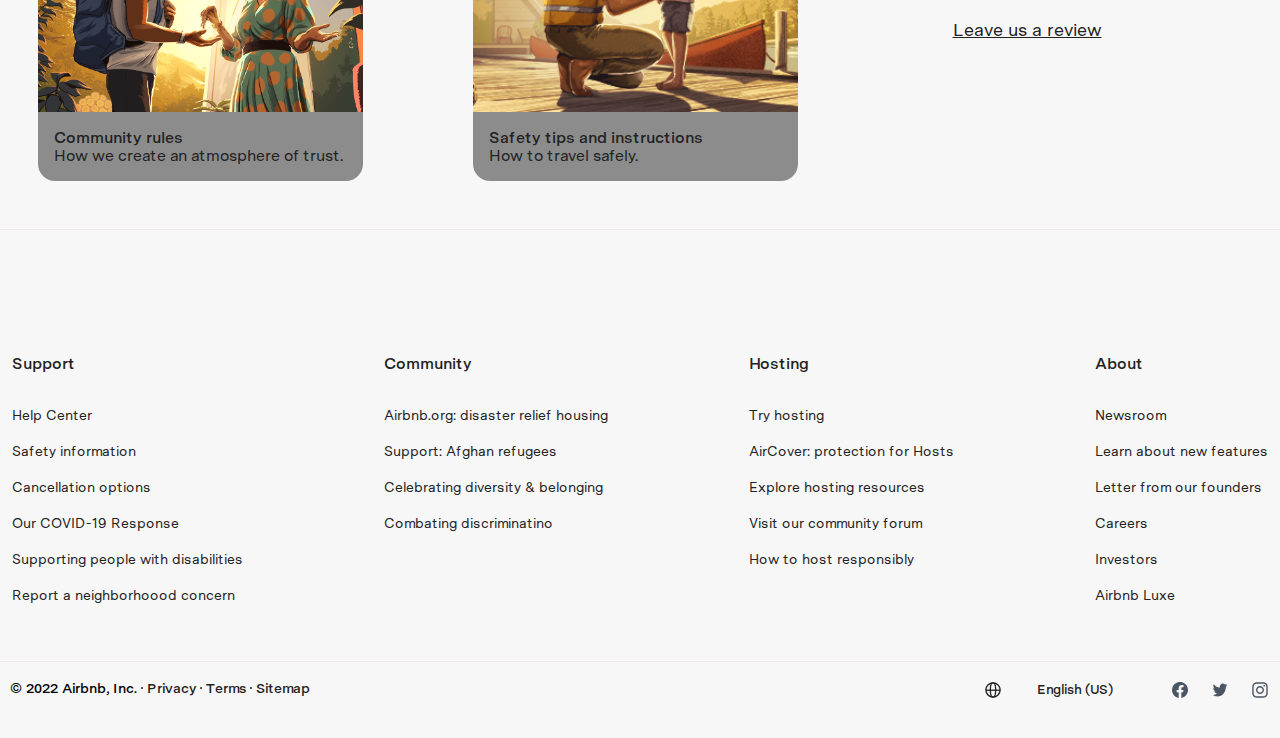
==== commit 9e9eaece: "прикрутил смену темы на странице help" ====
--- a/help.html
+++ b/help.html
@@ -165,7 +165,7 @@
     <main>
         <section class="help">
             <div class="container">
-                <h1>Tabs component</h1>
+                <h1 class="help-container-h1">Tabs component</h1>
 
                 <div class="tabs">
                     <div class="tabs-list">
@@ -311,13 +311,12 @@
                                         <h3>Answer a few questions to make it easier to solve your problem.</h3>
                                     </div>
                                     <div class="btn-help">
-                                        <button id="" class="btn-contact">Contact us</button>
+                                        <button class="btn btn-airbnb">Contact us</button>
                                     </div>
                                     <div>
                                         <a class="details-link" href="#" target="_blank">Leave us a review</a>
                                     </div>
                                 </div>
-
                             </div>
                         </div>
                     </div>
--- a/css/light.css
+++ b/css/light.css
@@ -9,7 +9,7 @@
 
   --accent-color: #FF385C; /* основной цвет тем */
 
-  --bg-hover: #F7F7F7;
+  --bg-hover: #eee8e8;
 
   --button-text-color-modal: #000000; /* цвет кнопки в модалке */
 
@@ -19,6 +19,8 @@
 
   --avatar-bg: #717171; /* цвет аватар */
 
+  --text-color: #222222; /*цвет текста (h1,h2,h3)*/
+
   /* dropdown */
   --dropdown-button-bg: #ffffff;
   --dropdown-border-color: #ddd;
@@ -27,6 +29,16 @@
   /* footer */
   --footer-bg: #f7f7f7;
   --footer-link-color: #222222;
+
+  /*bg-body*/
+  --bg-color-body: #f7f7f7;
+
+  /*cards*/
+  --cards-link-color: #222222;
+
+  /*help*/
+  --help-container-h1: #222222;
+  --text-help: #222222;
 
 }
 
--- a/css/dark.css
+++ b/css/dark.css
@@ -22,6 +22,8 @@
 
   --avatar-bg: #979797; /* цвет аватар */
 
+  --text-color: #ffffff; /*цвет текста (h1,h2,h3)*/
+
   /* dropdown */
   --dropdown-button-bg: #292929;
   --dropdown-border-color: rgba(255, 255, 255, 0.3);
@@ -30,6 +32,17 @@
   /* footer */
   --footer-bg: #292929;
   --footer-link-color: #ffffff;
+
+  /*bg-body*/
+  --bg-color-body: #292929;
+
+
+  /*cards*/
+  --cards-link-color: #ffffff;
+
+  /*help*/
+  --help-container-h1: #FFFFFF;
+  --text-help: #FFFFFF;
 
 }
 
--- a/css/style.css
+++ b/css/style.css
@@ -25,6 +25,7 @@
 h3,
 p {
   margin: 0;
+  color: var(--text-color);
 }
 
 a {
@@ -158,6 +159,7 @@
   font-size: 60px;
   line-height: 52px;
   margin-bottom: 24px;
+  color: #222222;
 }
 
 .banner-title span {
@@ -207,6 +209,7 @@
 /* cards */
 .cards {
   padding: 30px 0;
+  background-color: var(--bg-color-body)
 }
 
 .card-wrapper {
@@ -286,6 +289,7 @@
   overflow-x: hidden;
   text-overflow: ellipsis;
   max-width: 230px;
+  color: var(--cards-link-color);
 }
 
 .card-text__title,
@@ -293,6 +297,7 @@
   font-size: 14px;
   margin-bottom: 8px;
   font-weight: 600;
+  color: var(--cards-link-color);
 }
 
 .text-secondary {
@@ -323,6 +328,7 @@
   font-weight: 600;
   color: #222222;
   position: relative;
+  color: var(--cards-link-color);
 }
 
 .price-current::after {
@@ -341,7 +347,7 @@
 
 h3 {
   font-size: 16px;
-  color: #222222;
+  color: var(--text-color);
   line-height: 19px;
 }
 
@@ -448,7 +454,7 @@
   font-size: 14px;
   font-weight: normal;
   margin-bottom: 8px;
-  color: #5E5E5E;
+  color: var(--cards-link-color);
 }
 
 .social_network {
@@ -589,6 +595,7 @@
   display: flex;
   align-items: flex-start;
   justify-content: space-between;
+  border-bottom: 1px solid var(--bg-hover);
 }
 
 .flex {
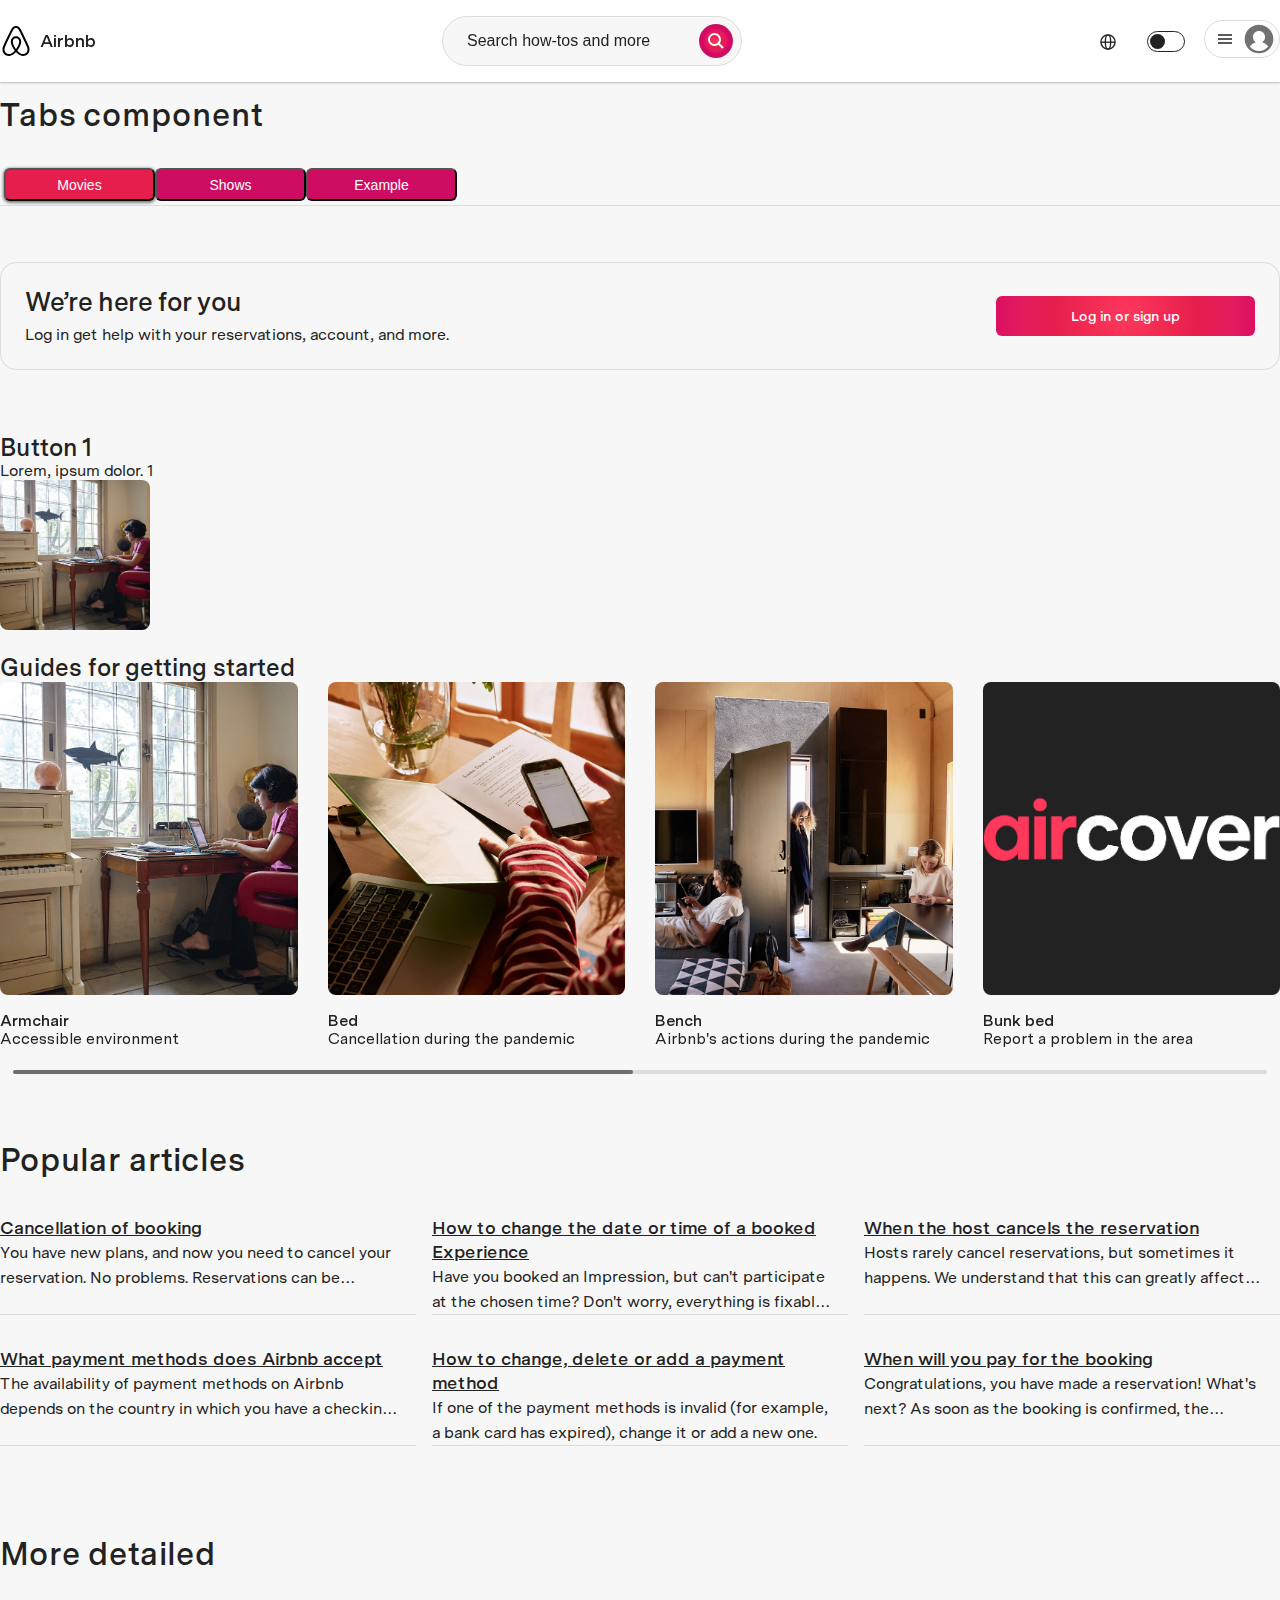
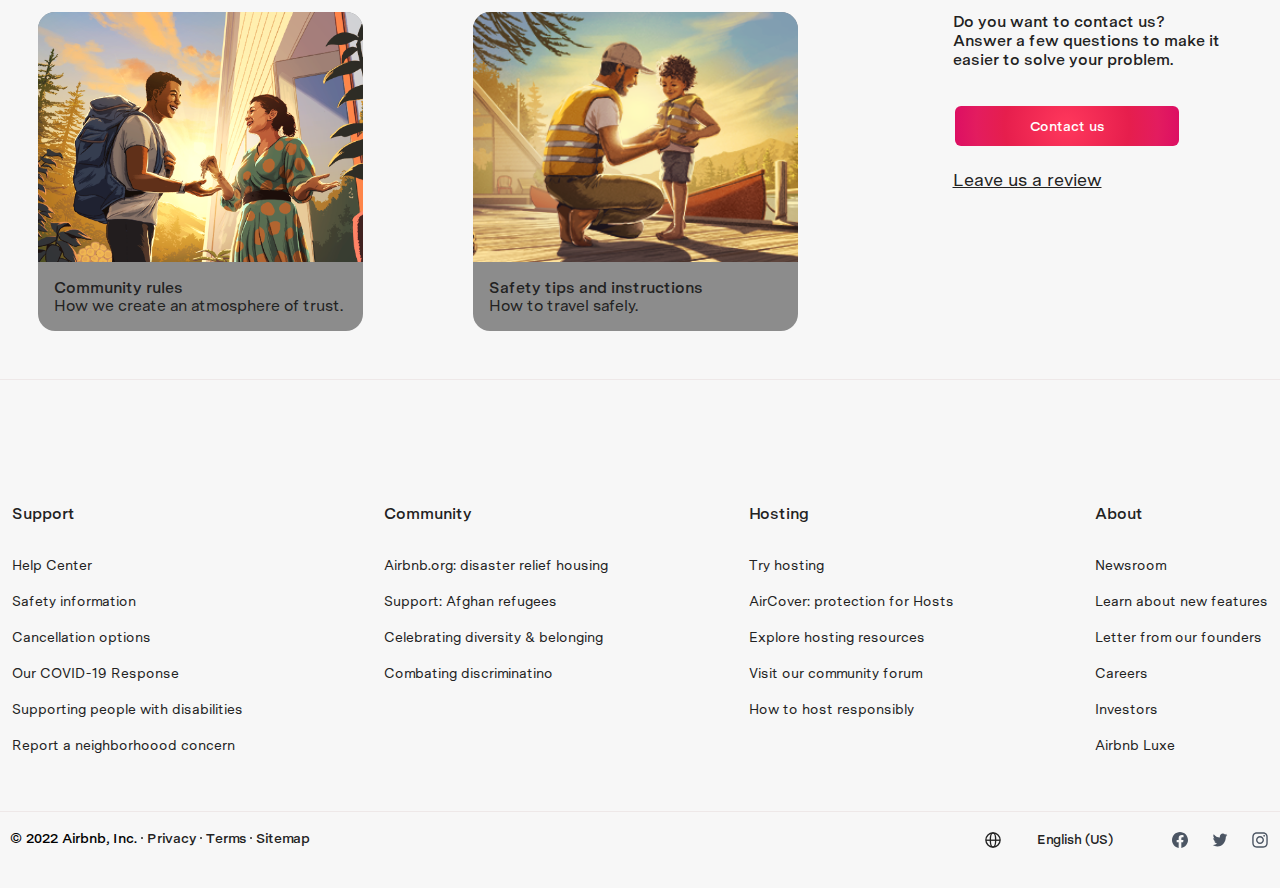
==== commit 0fbaeb9a: "Tabs component добавил материал" ====
--- a/help.html
+++ b/help.html
@@ -192,6 +192,7 @@
                         <div class="content">
                             <h2>Button 1</h2>
                             <p>Lorem, ipsum dolor. 1</p>
+                            <img class="content-img" src="images/help-image-1.jpg" alt="">
                         </div>
                     </div>
 
@@ -199,6 +200,7 @@
                         <div class="content">
                             <h2>Button 2</h2>
                             <p>Lorem, ipsum dolor. 2</p>
+                            <img class="content-img" src="images/help-image-2.jpg" alt="">
                         </div>
                     </div>
 
@@ -206,6 +208,7 @@
                         <div class="content">
                             <h2>Button 3</h2>
                             <p>Lorem, ipsum dolor. 3</p>
+                            <img class="content-img" src="images/help-image-3.jpg" alt="">
                         </div>
                     </div>
                 </div>
--- a/css/light.css
+++ b/css/light.css
@@ -36,9 +36,11 @@
   /*cards*/
   --cards-link-color: #222222;
 
+
   /*help*/
   --help-container-h1: #222222;
   --text-help: #222222;
+
 
 }
 
--- a/css/style.css
+++ b/css/style.css
@@ -210,6 +210,7 @@
 .cards {
   padding: 30px 0;
   background-color: var(--bg-color-body)
+  background-color: var(--bg-color-body);
 }
 
 .card-wrapper {
@@ -454,6 +455,7 @@
   font-size: 14px;
   font-weight: normal;
   margin-bottom: 8px;
+  color: #5E5E5E;
   color: var(--cards-link-color);
 }
 
